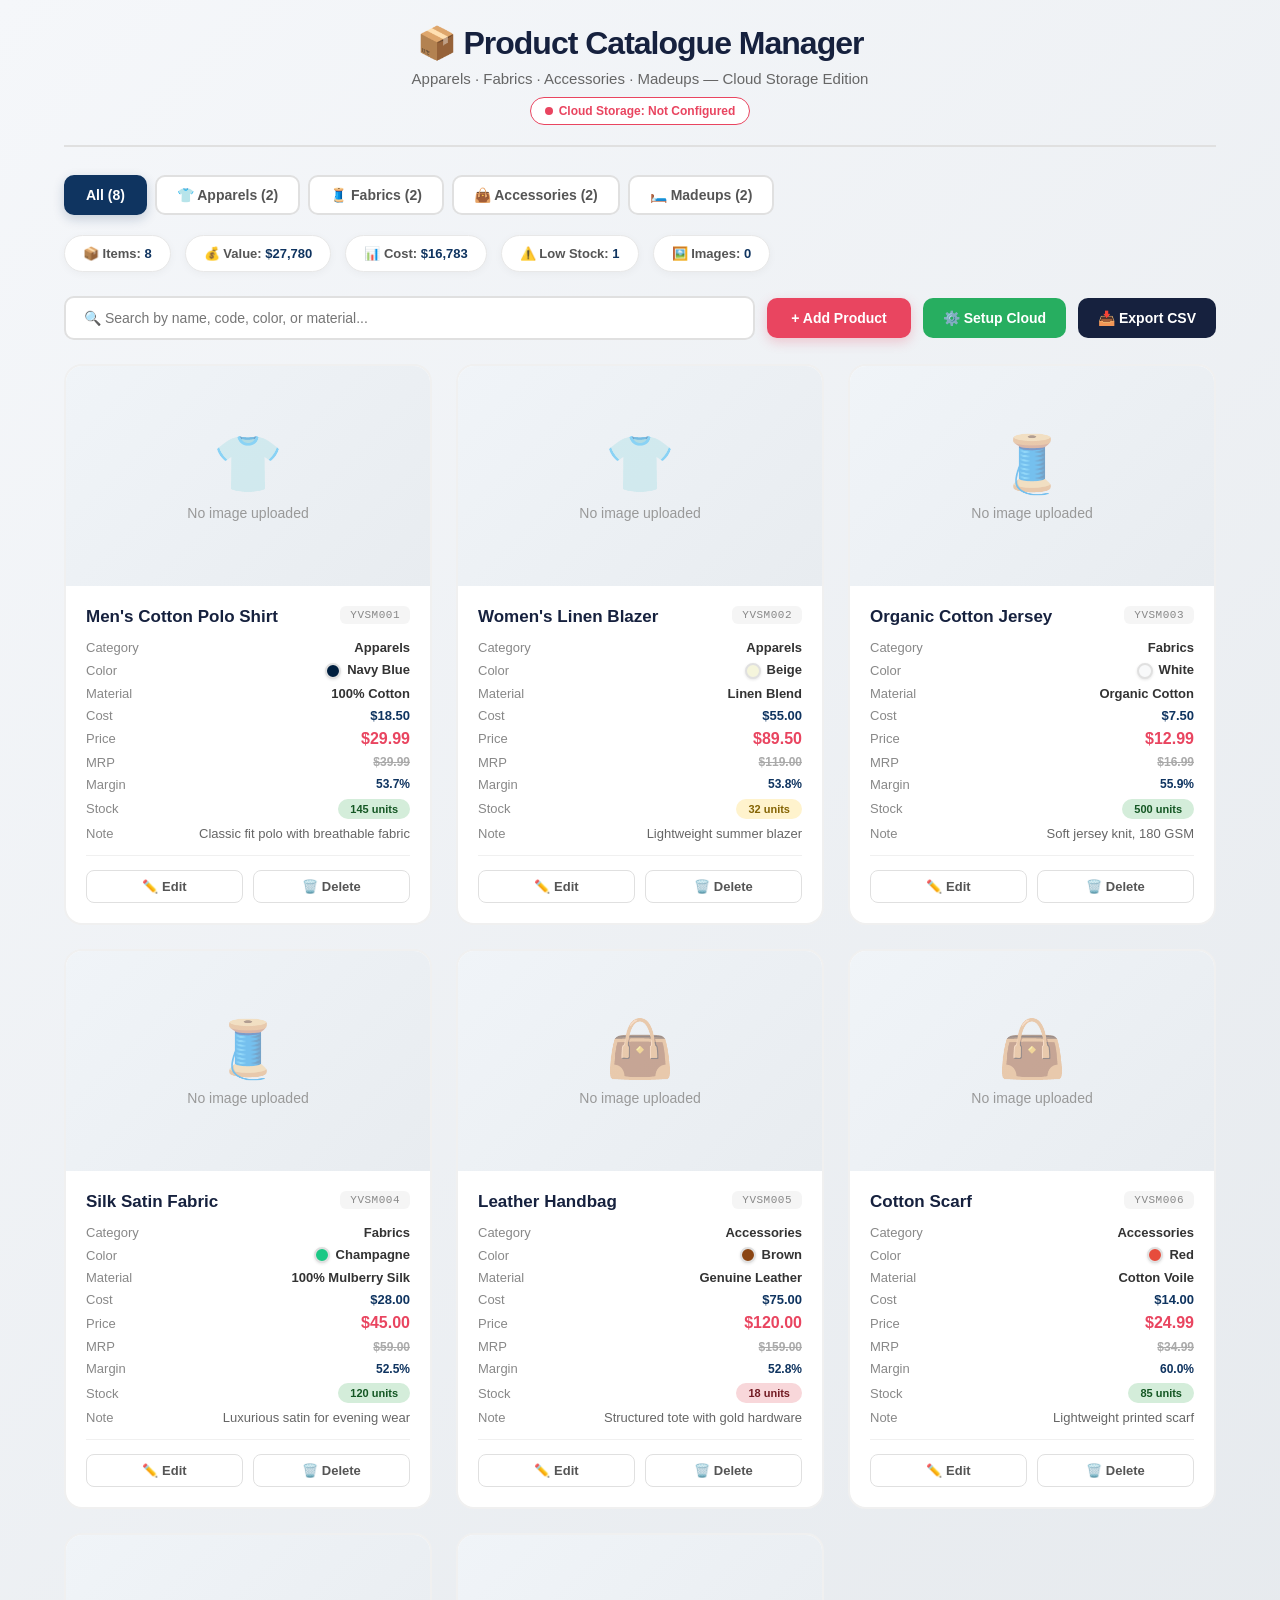
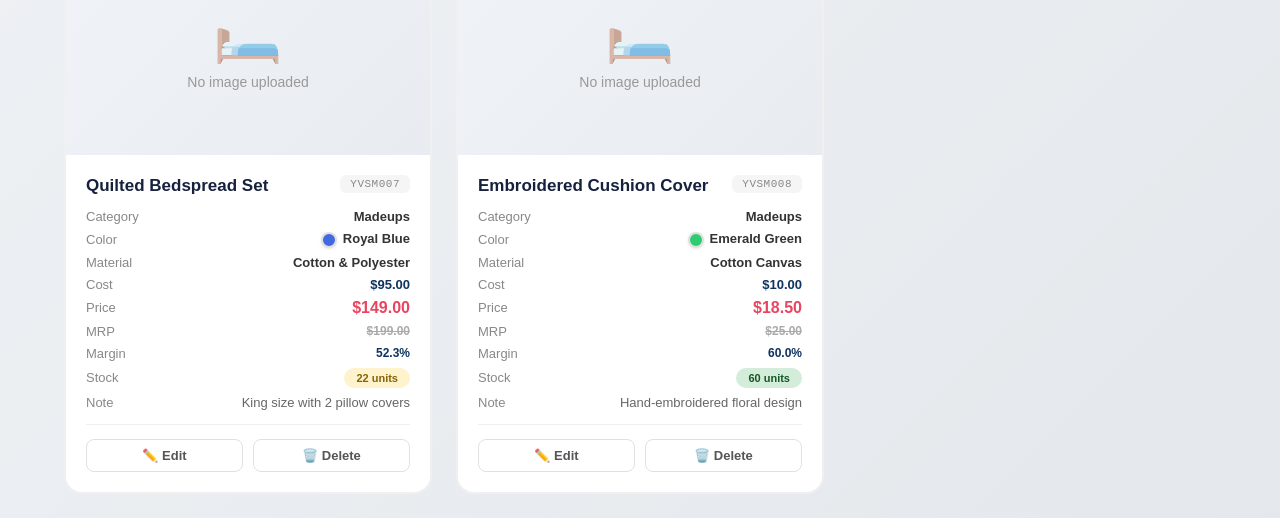
==== index.html @ e95bce56 "Initial publish" ====
<!DOCTYPE html>
<html lang="en">
<head>
<meta charset="UTF-8">
<meta name="viewport" content="width=device-width, initial-scale=1.0">
<title>Product Catalogue Manager - Cloud Edition</title>
<style>
  * { box-sizing: border-box; }
  body {
    margin: 0; padding: 0;
    font-family: 'Inter', -apple-system, BlinkMacSystemFont, 'Segoe UI', Roboto, sans-serif;
    background: linear-gradient(135deg, #f5f7fa 0%, #e4e8ec 100%);
    min-height: 100vh;
    color: #1a1a2e;
  }
  .catalogue-container { max-width: 1200px; margin: 0 auto; padding: 24px; }
  .header { text-align: center; margin-bottom: 28px; padding-bottom: 20px; border-bottom: 2px solid #e0e0e0; }
  .header h1 { font-size: 32px; font-weight: 800; color: #16213e; margin: 0 0 8px 0; letter-spacing: -1px; }
  .header p { color: #666; margin: 0; font-size: 15px; }
  .cloud-status { display: inline-flex; align-items: center; gap: 6px; background: #fff; padding: 6px 14px; border-radius: 20px; font-size: 12px; font-weight: 600; margin-top: 10px; border: 1.5px solid #e0e0e0; }
  .cloud-status.connected { border-color: #2ecc71; color: #27ae60; }
  .cloud-status.disconnected { border-color: #e94560; color: #e94560; }
  .cloud-status .dot { width: 8px; height: 8px; border-radius: 50%; display: inline-block; }
  .cloud-status.connected .dot { background: #2ecc71; }
  .cloud-status.disconnected .dot { background: #e94560; }

  .tabs { display: flex; gap: 8px; margin-bottom: 20px; flex-wrap: wrap; }
  .tab-btn { padding: 10px 20px; border: 2px solid #e0e0e0; background: #fff; border-radius: 10px; cursor: pointer; font-weight: 600; font-size: 14px; transition: all 0.2s; color: #555; }
  .tab-btn:hover { border-color: #0f3460; color: #0f3460; transform: translateY(-1px); }
  .tab-btn.active { background: #0f3460; color: #fff; border-color: #0f3460; box-shadow: 0 4px 12px rgba(15, 52, 96, 0.2); }

  .controls { display: flex; gap: 12px; margin-bottom: 24px; align-items: center; flex-wrap: wrap; }
  .search-box { flex: 1; min-width: 220px; padding: 12px 18px; border: 2px solid #e0e0e0; border-radius: 10px; font-size: 14px; outline: none; transition: all 0.2s; background: #fff; }
  .search-box:focus { border-color: #0f3460; box-shadow: 0 0 0 3px rgba(15, 52, 96, 0.1); }
  .add-btn { padding: 12px 24px; background: #e94560; color: #fff; border: none; border-radius: 10px; font-weight: 700; cursor: pointer; transition: all 0.2s; white-space: nowrap; font-size: 14px; box-shadow: 0 4px 12px rgba(233, 69, 96, 0.25); }
  .add-btn:hover { background: #d13650; transform: translateY(-2px); box-shadow: 0 6px 16px rgba(233, 69, 96, 0.35); }
  .export-btn { padding: 12px 20px; background: #16213e; color: #fff; border: none; border-radius: 10px; font-weight: 700; cursor: pointer; transition: all 0.2s; font-size: 14px; white-space: nowrap; }
  .export-btn:hover { background: #0f3460; transform: translateY(-2px); }
  .sync-btn { padding: 12px 20px; background: #27ae60; color: #fff; border: none; border-radius: 10px; font-weight: 700; cursor: pointer; transition: all 0.2s; font-size: 14px; white-space: nowrap; }
  .sync-btn:hover { background: #219a52; transform: translateY(-2px); }
  .sync-btn:disabled { background: #95a5a6; cursor: not-allowed; transform: none; }

  .items-grid { display: grid; grid-template-columns: repeat(auto-fill, minmax(300px, 1fr)); gap: 24px; }
  .item-card { background: #fff; border: 2px solid #f0f0f0; border-radius: 18px; overflow: hidden; transition: all 0.25s; position: relative; }
  .item-card:hover { border-color: #0f3460; box-shadow: 0 12px 32px rgba(15, 52, 96, 0.12); transform: translateY(-4px); }
  .item-image { width: 100%; height: 220px; object-fit: cover; background: linear-gradient(135deg, #f0f4f8 0%, #e8ecf0 100%); display: flex; align-items: center; justify-content: center; position: relative; cursor: pointer; }
  .item-image img { width: 100%; height: 100%; object-fit: cover; transition: transform 0.3s; }
  .item-image:hover img { transform: scale(1.05); }
  .item-image .img-placeholder { font-size: 14px; color: #999; text-align: center; padding: 20px; }
  .item-image .img-placeholder .icon { font-size: 56px; display: block; margin-bottom: 8px; opacity: 0.5; }
  .item-image .img-count { position: absolute; top: 12px; right: 12px; background: rgba(0,0,0,0.65); color: #fff; padding: 5px 12px; border-radius: 20px; font-size: 12px; font-weight: 600; backdrop-filter: blur(4px); }
  .item-image .cloud-badge { position: absolute; top: 12px; left: 12px; background: rgba(39, 174, 96, 0.85); color: #fff; padding: 4px 10px; border-radius: 12px; font-size: 11px; font-weight: 700; backdrop-filter: blur(4px); }
  .item-image .cloud-badge.local { background: rgba(149, 165, 166, 0.85); }
  .item-body { padding: 20px; }
  .item-header { display: flex; justify-content: space-between; align-items: flex-start; margin-bottom: 12px; }
  .item-name { font-weight: 700; font-size: 17px; color: #16213e; margin: 0; line-height: 1.3; flex: 1; padding-right: 8px; }
  .item-code { font-size: 11px; color: #888; background: #f5f5f5; padding: 3px 10px; border-radius: 6px; font-family: 'SF Mono', monospace; white-space: nowrap; letter-spacing: 0.5px; }
  .item-details { display: flex; flex-direction: column; gap: 7px; }
  .detail-row { display: flex; justify-content: space-between; font-size: 13px; align-items: center; }
  .detail-label { color: #888; font-weight: 500; }
  .detail-value { font-weight: 600; color: #333; }
  .price-tag { color: #e94560; font-weight: 700; font-size: 16px; }
  .cost-tag { color: #0f3460; font-weight: 600; font-size: 13px; }
  .mrp-tag { color: #aaa; font-size: 12px; text-decoration: line-through; }
  .color-dot { display: inline-block; width: 16px; height: 16px; border-radius: 50%; border: 2px solid #e0e0e0; vertical-align: middle; margin-right: 6px; box-shadow: 0 1px 3px rgba(0,0,0,0.1); }
  .stock-badge { display: inline-block; padding: 4px 12px; border-radius: 14px; font-size: 11px; font-weight: 700; }
  .stock-high { background: #d4edda; color: #155724; }
  .stock-med { background: #fff3cd; color: #856404; }
  .stock-low { background: #f8d7da; color: #721c24; }
  .item-actions { display: flex; gap: 10px; margin-top: 14px; padding-top: 14px; border-top: 1px solid #f0f0f0; }
  .action-btn { flex: 1; padding: 8px 0; border: 1.5px solid #e0e0e0; background: #fff; border-radius: 8px; font-size: 13px; cursor: pointer; transition: all 0.2s; font-weight: 600; color: #555; }
  .action-btn:hover { background: #f8f9fa; border-color: #0f3460; color: #0f3460; transform: translateY(-1px); }
  .action-btn.delete:hover { border-color: #e94560; color: #e94560; background: #fff5f5; }

  /* MODAL STYLES - FIXED */
  .modal-overlay {
    position: fixed;
    top: 0; left: 0; right: 0; bottom: 0;
    background: rgba(0,0,0,0.55);
    display: none;
    justify-content: center;
    align-items: center;
    z-index: 100;
    padding: 20px;
    overflow-y: auto;
    backdrop-filter: blur(4px);
  }
  .modal-overlay.active {
    display: flex !important;
  }
  .modal {
    background: #fff;
    border-radius: 20px;
    padding: 32px;
    width: 100%;
    max-width: 540px;
    box-shadow: 0 24px 80px rgba(0,0,0,0.25);
    max-height: 92vh;
    overflow-y: auto;
    animation: modalIn 0.3s ease;
    position: relative;
  }
  @keyframes modalIn { from { opacity: 0; transform: translateY(20px) scale(0.98); } to { opacity: 1; transform: translateY(0) scale(1); } }
  .modal h2 { margin: 0 0 24px 0; font-size: 22px; color: #16213e; font-weight: 700; }
  .form-group { margin-bottom: 16px; }
  .form-group label { display: block; font-size: 13px; font-weight: 700; color: #555; margin-bottom: 6px; }
  .form-group input, .form-group select, .form-group textarea {
    width: 100%; padding: 12px 14px; border: 2px solid #e8e8e8; border-radius: 10px;
    font-size: 14px; outline: none; box-sizing: border-box; font-family: inherit;
    transition: all 0.2s; background: #fafafa;
  }
  .form-group textarea { resize: vertical; min-height: 70px; }
  .form-group input:focus, .form-group select:focus, .form-group textarea:focus {
    border-color: #0f3460; background: #fff; box-shadow: 0 0 0 3px rgba(15, 52, 96, 0.08);
  }
  .form-row { display: grid; grid-template-columns: 1fr 1fr; gap: 14px; }
  .form-row-3 { display: grid; grid-template-columns: 1fr 1fr 1fr; gap: 14px; }

  .image-upload-area { border: 2px dashed #ccc; border-radius: 14px; padding: 28px; text-align: center; cursor: pointer; transition: all 0.2s; background: #fafafa; }
  .image-upload-area:hover { border-color: #0f3460; background: #f0f4f8; }
  .image-upload-area .upload-icon { font-size: 40px; margin-bottom: 10px; }
  .image-upload-area p { margin: 0; color: #666; font-size: 13px; line-height: 1.5; }
  .image-upload-area input[type="file"] { display: none; }
  .image-preview-grid { display: grid; grid-template-columns: repeat(3, 1fr); gap: 10px; margin-top: 14px; }
  .image-preview-item { position: relative; aspect-ratio: 1; border-radius: 10px; overflow: hidden; border: 2px solid #e0e0e0; background: #f5f5f5; }
  .image-preview-item img { width: 100%; height: 100%; object-fit: cover; }
  .image-preview-item .img-name { position: absolute; bottom: 0; left: 0; right: 0; background: rgba(0,0,0,0.75); color: #fff; font-size: 10px; padding: 4px 8px; text-align: center; white-space: nowrap; overflow: hidden; text-overflow: ellipsis; font-family: 'SF Mono', monospace; }
  .image-preview-item .remove-img { position: absolute; top: 6px; right: 6px; width: 24px; height: 24px; background: rgba(233, 69, 96, 0.9); color: #fff; border: none; border-radius: 50%; cursor: pointer; font-size: 14px; display: flex; align-items: center; justify-content: center; line-height: 1; transition: all 0.15s; }
  .image-preview-item .remove-img:hover { background: #d13650; transform: scale(1.1); }
  .image-preview-item .upload-progress { position: absolute; bottom: 0; left: 0; height: 4px; background: #27ae60; transition: width 0.3s; }
  .image-preview-item .upload-progress.error { background: #e94560; }

  .modal-actions { display: flex; gap: 12px; margin-top: 24px; }
  .modal-actions button { flex: 1; padding: 14px; border-radius: 10px; border: none; font-weight: 700; cursor: pointer; font-size: 14px; transition: all 0.2s; }
  .btn-save { background: #0f3460; color: #fff; box-shadow: 0 4px 12px rgba(15, 52, 96, 0.25); }
  .btn-save:hover { background: #1a4a7a; transform: translateY(-2px); box-shadow: 0 6px 16px rgba(15, 52, 96, 0.35); }
  .btn-cancel { background: #f0f0f0; color: #555; }
  .btn-cancel:hover { background: #e0e0e0; transform: translateY(-2px); }

  .empty-state { text-align: center; padding: 80px 20px; color: #888; }
  .empty-state .big-icon { font-size: 64px; margin-bottom: 20px; opacity: 0.3; }
  .empty-state h3 { margin: 0 0 8px 0; font-size: 20px; color: #555; }
  .empty-state p { margin: 0; font-size: 14px; }

  .stats-bar { display: flex; gap: 14px; margin-bottom: 24px; flex-wrap: wrap; }
  .stat-pill { background: #fff; padding: 10px 18px; border-radius: 24px; font-size: 13px; font-weight: 600; color: #555; border: 1.5px solid #e8e8e8; box-shadow: 0 2px 8px rgba(0,0,0,0.04); transition: all 0.2s; }
  .stat-pill:hover { border-color: #0f3460; transform: translateY(-1px); }
  .stat-pill strong { color: #0f3460; }

  .lightbox-overlay { position: fixed; top: 0; left: 0; right: 0; bottom: 0; background: rgba(0,0,0,0.88); display: none; justify-content: center; align-items: center; z-index: 200; padding: 40px; backdrop-filter: blur(8px); }
  .lightbox-overlay.active { display: flex !important; }
  .lightbox-img { max-width: 88%; max-height: 82vh; border-radius: 12px; box-shadow: 0 24px 80px rgba(0,0,0,0.5); animation: imgIn 0.25s ease; }
  @keyframes imgIn { from { opacity: 0; transform: scale(0.95); } to { opacity: 1; transform: scale(1); } }
  .lightbox-close { position: absolute; top: 20px; right: 30px; color: #fff; font-size: 40px; cursor: pointer; background: none; border: none; line-height: 1; opacity: 0.8; transition: opacity 0.2s; }
  .lightbox-close:hover { opacity: 1; }
  .lightbox-nav { position: absolute; top: 50%; transform: translateY(-50%); background: rgba(255,255,255,0.15); color: #fff; border: none; width: 52px; height: 52px; border-radius: 50%; font-size: 22px; cursor: pointer; display: flex; align-items: center; justify-content: center; transition: all 0.2s; backdrop-filter: blur(4px); }
  .lightbox-nav:hover { background: rgba(255,255,255,0.3); transform: translateY(-50%) scale(1.08); }
  .lightbox-prev { left: 24px; }
  .lightbox-next { right: 24px; }
  .lightbox-counter { position: absolute; bottom: 24px; left: 50%; transform: translateX(-50%); color: #fff; font-size: 14px; background: rgba(0,0,0,0.5); padding: 8px 20px; border-radius: 20px; font-weight: 600; }
  .lightbox-filename { position: absolute; top: 24px; left: 50%; transform: translateX(-50%); color: #fff; font-size: 13px; background: rgba(0,0,0,0.5); padding: 8px 20px; border-radius: 10px; font-family: 'SF Mono', monospace; letter-spacing: 0.5px; }

  .toast { position: fixed; bottom: 24px; right: 24px; background: #16213e; color: #fff; padding: 14px 24px; border-radius: 12px; font-weight: 600; font-size: 14px; z-index: 300; transform: translateY(100px); opacity: 0; transition: all 0.3s ease; box-shadow: 0 8px 24px rgba(0,0,0,0.2); }
  .toast.active { transform: translateY(0); opacity: 1; }
  .toast.error { background: #e94560; }
  .toast.success { background: #27ae60; }

  /* Inline config panel */
  .inline-config {
    background: #fff;
    border: 2px solid #e0e0e0;
    border-radius: 16px;
    padding: 24px;
    margin-bottom: 24px;
    display: none;
  }
  .inline-config.active { display: block; }
  .inline-config h3 { margin: 0 0 16px 0; font-size: 18px; color: #16213e; }
  .inline-config .form-row { margin-bottom: 14px; }
  .inline-config input { width: 100%; padding: 12px 14px; border: 2px solid #e8e8e8; border-radius: 10px; font-size: 14px; }
  .inline-config input:focus { border-color: #0f3460; outline: none; }
  .inline-config .btn-group { display: flex; gap: 10px; margin-top: 16px; }
  .inline-config .btn-group button { flex: 1; padding: 12px; border-radius: 10px; border: none; font-weight: 700; cursor: pointer; font-size: 14px; }
  .inline-config .btn-primary { background: #0f3460; color: #fff; }
  .inline-config .btn-secondary { background: #f0f0f0; color: #555; }

  @media (max-width: 768px) {
    .items-grid { grid-template-columns: 1fr; }
    .form-row, .form-row-3 { grid-template-columns: 1fr; }
    .header h1 { font-size: 24px; }
    .controls { flex-direction: column; align-items: stretch; }
    .search-box { width: 100%; }
  }
</style>
</head>
<body>

<div class="catalogue-container">
  <div class="header">
    <h1>📦 Product Catalogue Manager</h1>
    <p>Apparels · Fabrics · Accessories · Madeups — Cloud Storage Edition</p>
    <div class="cloud-status disconnected" id="cloudStatus">
      <span class="dot"></span>
      <span id="cloudStatusText">Cloud Storage: Not Configured</span>
    </div>
  </div>

  <!-- INLINE CONFIG PANEL -->
  <div class="inline-config" id="inlineConfig">
    <h3>☁️ Cloud Storage Setup</h3>
    <p style="color:#666;font-size:13px;margin-bottom:16px;">Paste your Supabase credentials below. Get them from <a href="https://supabase.com" target="_blank">supabase.com</a> → Project Settings → API.</p>
    <div class="form-row">
      <div class="form-group">
        <label>Supabase URL</label>
        <input type="text" id="inlineUrl" placeholder="https://yourproject.supabase.co">
      </div>
    </div>
    <div class="form-row">
      <div class="form-group">
        <label>Supabase Anon Key</label>
        <input type="text" id="inlineKey" placeholder="eyJhbGciOiJIUzI1NiIs...">
      </div>
    </div>
    <div class="form-row">
      <div class="form-group">
        <label>Bucket Name</label>
        <input type="text" id="inlineBucket" value="catalogue-images" placeholder="catalogue-images">
      </div>
    </div>
    <div class="btn-group">
      <button class="btn-secondary" onclick="hideInlineConfig()">Cancel</button>
      <button class="btn-primary" onclick="saveInlineConfig()">💾 Save & Connect</button>
    </div>
  </div>

  <div class="tabs" id="categoryTabs"></div>

  <div class="stats-bar" id="statsBar"></div>

  <div class="controls">
    <input type="text" class="search-box" id="searchBox" placeholder="🔍 Search by name, code, color, or material...">
    <button class="add-btn" id="addBtn">+ Add Product</button>
    <button class="sync-btn" id="syncBtn">⚙️ Setup Cloud</button>
    <button class="export-btn" id="exportBtn">📥 Export CSV</button>
  </div>

  <div class="items-grid" id="itemsGrid"></div>

  <div class="empty-state" id="emptyState" style="display:none;">
    <div class="big-icon">📦</div>
    <h3>No items found</h3>
    <p>Try adjusting your search or add a new product.</p>
  </div>
</div>

<!-- Product Modal -->
<div class="modal-overlay" id="modalOverlay">
  <div class="modal">
    <h2 id="modalTitle">Add Product</h2>
    <form id="productForm">
      <div class="form-group">
        <label>Product Name</label>
        <input type="text" id="pName" required placeholder="e.g., Cotton T-Shirt">
      </div>
      <div class="form-row">
        <div class="form-group">
          <label>Category</label>
          <select id="pCategory">
            <option value="Apparels">Apparels</option>
            <option value="Fabrics">Fabrics</option>
            <option value="Accessories">Accessories</option>
            <option value="Madeups">Madeups</option>
          </select>
        </div>
        <div class="form-group">
          <label>Code / SKU</label>
          <input type="text" id="pCode" required placeholder="e.g., YVSM001">
        </div>
      </div>
      <div class="form-row-3">
        <div class="form-group">
          <label>Cost Price ($)</label>
          <input type="number" id="pCostPrice" step="0.01" min="0" required placeholder="0.00">
        </div>
        <div class="form-group">
          <label>Selling Price ($)</label>
          <input type="number" id="pPrice" step="0.01" min="0" required placeholder="0.00">
        </div>
        <div class="form-group">
          <label>MRP ($)</label>
          <input type="number" id="pMRP" step="0.01" min="0" required placeholder="0.00">
        </div>
      </div>
      <div class="form-row">
        <div class="form-group">
          <label>Color</label>
          <input type="text" id="pColor" placeholder="e.g., Navy Blue, Red">
        </div>
        <div class="form-group">
          <label>Stock Qty</label>
          <input type="number" id="pStock" min="0" required placeholder="0">
        </div>
      </div>
      <div class="form-group">
        <label>Material / Composition</label>
        <input type="text" id="pMaterial" placeholder="e.g., 100% Cotton">
      </div>
      <div class="form-group">
        <label>Description</label>
        <textarea id="pDesc" placeholder="Brief product description..."></textarea>
      </div>
      <div class="form-group">
        <label>Product Images (uploads to cloud when configured)</label>
        <div class="image-upload-area" id="imageUploadArea">
          <div class="upload-icon">📷</div>
          <p>Click or drag images here<br><small>Main: SKU | Others: SKU_A, SKU_B, SKU_C...</small></p>
          <input type="file" id="pImages" accept="image/*" multiple>
        </div>
        <div class="image-preview-grid" id="imagePreviewGrid"></div>
      </div>
      <div class="modal-actions">
        <button type="button" class="btn-cancel" id="cancelBtn">Cancel</button>
        <button type="submit" class="btn-save">Save Product</button>
      </div>
    </form>
  </div>
</div>

<!-- Lightbox -->
<div class="lightbox-overlay" id="lightboxOverlay">
  <button class="lightbox-close" id="lightboxClose">&times;</button>
  <div class="lightbox-filename" id="lightboxFilename"></div>
  <button class="lightbox-nav lightbox-prev" id="lightboxPrev">&#10094;</button>
  <img class="lightbox-img" id="lightboxImg" src="" alt="">
  <button class="lightbox-nav lightbox-next" id="lightboxNext">&#10095;</button>
  <div class="lightbox-counter" id="lightboxCounter"></div>
</div>

<!-- Toast -->
<div class="toast" id="toast"></div>

<script>
// ===================== CONFIGURATION =====================
const APP_VERSION = 'cloud-v2';
const STORAGE_KEY = 'catalogueItemsCloud_v2';
const CLOUD_CONFIG_KEY = 'catalogueCloudConfig';

const categories = ['Apparels', 'Fabrics', 'Accessories', 'Madeups'];
const categoryIcons = { 'Apparels': '👕', 'Fabrics': '🧵', 'Accessories': '👜', 'Madeups': '🛏️' };

const colorMap = {
  'red': '#e74c3c', 'crimson': '#dc143c', 'maroon': '#800000',
  'blue': '#3498db', 'navy': '#001f3f', 'sky': '#87ceeb', 'royal': '#4169e1',
  'green': '#2ecc71', 'lime': '#32cd32', 'forest': '#228b22', 'olive': '#808000',
  'yellow': '#f1c40f', 'gold': '#ffd700', 'orange': '#f39c12', 'amber': '#ffbf00',
  'purple': '#9b59b6', 'violet': '#8a2be2', 'pink': '#ff69b4', 'magenta': '#ff00ff',
  'black': '#1a1a1a', 'white': '#f8f9fa', 'gray': '#7f8c8d', 'grey': '#7f8c8d',
  'silver': '#c0c0c0', 'brown': '#8b4513', 'beige': '#f5f5dc', 'cream': '#fffdd0',
  'navy blue': '#001f3f', 'royal blue': '#4169e1', 'sky blue': '#87ceeb',
  'dark blue': '#00008b', 'light blue': '#add8e6',
  'dark green': '#006400', 'light green': '#90ee90',
  'dark red': '#8b0000', 'light pink': '#ffb6c1',
  'dark gray': '#555555', 'light gray': '#d3d3d3',
  'charcoal': '#36454f', 'teal': '#008080', 'coral': '#ff7f50',
  'turquoise': '#40e0d0', 'indigo': '#4b0082', 'peach': '#ffdab9',
  'lavender': '#e6e6fa', 'mint': '#98ff98', 'salmon': '#fa8072',
  'khaki': '#f0e68c', 'plum': '#dda0dd', 'orchid': '#da70d6',
  'slate': '#708090', 'rust': '#b7410e', 'mustard': '#ffdb58',
  'burgundy': '#800020', 'emerald': '#50c878', 'sapphire': '#0f52ba',
  'ruby': '#e0115f', 'pearl': '#eae0c8', 'ivory': '#fffff0',
  'chocolate': '#d2691e', 'tan': '#d2b48c', 'wheat': '#f5deb3'
};

// ===================== STATE =====================
let items = [];
let currentCategory = 'All';
let editingId = null;
let tempImages = [];
let lightboxImages = [];
let lightboxIndex = 0;
let cloudConfig = null;

// ===================== CLOUD STORAGE API =====================
const CloudStorage = {
  isConfigured() { return !!cloudConfig; },

  async uploadImage(file, filename) {
    if (!this.isConfigured()) throw new Error('Cloud not configured');
    const { url, key, bucket } = cloudConfig;
    const path = `${filename}`;
    const uploadUrl = `${url}/storage/v1/object/${bucket}/${path}`;
    const response = await fetch(uploadUrl, {
      method: 'POST',
      headers: {
        'Authorization': `Bearer ${key}`,
        'Content-Type': file.type || 'image/jpeg',
        'x-upsert': 'true'
      },
      body: file
    });
    if (!response.ok) {
      const error = await response.json().catch(() => ({}));
      throw new Error(error.message || `Upload failed: ${response.status}`);
    }
    return `${url}/storage/v1/object/public/${bucket}/${path}`;
  },

  async deleteImage(filename) {
    if (!this.isConfigured()) return;
    const { url, key, bucket } = cloudConfig;
    const deleteUrl = `${url}/storage/v1/object/${bucket}/${filename}`;
    await fetch(deleteUrl, {
      method: 'DELETE',
      headers: { 'Authorization': `Bearer ${key}` }
    });
  },

  getPublicUrl(filename) {
    if (!this.isConfigured()) return null;
    const { url, bucket } = cloudConfig;
    return `${url}/storage/v1/object/public/${bucket}/${filename}`;
  }
};

// ===================== DATA PERSISTENCE =====================
function loadItems() {
  try {
    const saved = localStorage.getItem(STORAGE_KEY);
    if (saved) {
      items = JSON.parse(saved);
    } else {
      items = [
        { id: 1, name: "Men's Cotton Polo Shirt", category: "Apparels", code: "YVSM001", costPrice: 18.50, price: 29.99, mrp: 39.99, color: "Navy Blue", stock: 145, material: "100% Cotton", desc: "Classic fit polo with breathable fabric", images: [], cloudSynced: false },
        { id: 2, name: "Women's Linen Blazer", category: "Apparels", code: "YVSM002", costPrice: 55.00, price: 89.50, mrp: 119.00, color: "Beige", stock: 32, material: "Linen Blend", desc: "Lightweight summer blazer", images: [], cloudSynced: false },
        { id: 3, name: "Organic Cotton Jersey", category: "Fabrics", code: "YVSM003", costPrice: 7.50, price: 12.99, mrp: 16.99, color: "White", stock: 500, material: "Organic Cotton", desc: "Soft jersey knit, 180 GSM", images: [], cloudSynced: false },
        { id: 4, name: "Silk Satin Fabric", category: "Fabrics", code: "YVSM004", costPrice: 28.00, price: 45.00, mrp: 59.00, color: "Champagne", stock: 120, material: "100% Mulberry Silk", desc: "Luxurious satin for evening wear", images: [], cloudSynced: false },
        { id: 5, name: "Leather Handbag", category: "Accessories", code: "YVSM005", costPrice: 75.00, price: 120.00, mrp: 159.00, color: "Brown", stock: 18, material: "Genuine Leather", desc: "Structured tote with gold hardware", images: [], cloudSynced: false },
        { id: 6, name: "Cotton Scarf", category: "Accessories", code: "YVSM006", costPrice: 14.00, price: 24.99, mrp: 34.99, color: "Red", stock: 85, material: "Cotton Voile", desc: "Lightweight printed scarf", images: [], cloudSynced: false },
        { id: 7, name: "Quilted Bedspread Set", category: "Madeups", code: "YVSM007", costPrice: 95.00, price: 149.00, mrp: 199.00, color: "Royal Blue", stock: 22, material: "Cotton & Polyester", desc: "King size with 2 pillow covers", images: [], cloudSynced: false },
        { id: 8, name: "Embroidered Cushion Cover", category: "Madeups", code: "YVSM008", costPrice: 10.00, price: 18.50, mrp: 25.00, color: "Emerald Green", stock: 60, material: "Cotton Canvas", desc: "Hand-embroidered floral design", images: [], cloudSynced: false }
      ];
      saveItems();
    }
  } catch (e) {
    console.error('Failed to load items:', e);
    items = [];
  }
}

function saveItems() {
  localStorage.setItem(STORAGE_KEY, JSON.stringify(items));
}

function loadCloudConfig() {
  try {
    const saved = localStorage.getItem(CLOUD_CONFIG_KEY);
    if (saved) {
      cloudConfig = JSON.parse(saved);
      updateCloudStatus(true);
    }
  } catch (e) {
    console.error('Failed to load cloud config:', e);
  }
}

function saveCloudConfig() {
  localStorage.setItem(CLOUD_CONFIG_KEY, JSON.stringify(cloudConfig));
}

// ===================== UI HELPERS =====================
function showToast(msg, type = 'default') {
  const toast = document.getElementById('toast');
  toast.textContent = msg;
  toast.className = 'toast ' + type;
  // Force reflow
  void toast.offsetWidth;
  toast.classList.add('active');
  setTimeout(() => toast.classList.remove('active'), 3000);
}

function updateCloudStatus(connected) {
  const status = document.getElementById('cloudStatus');
  const text = document.getElementById('cloudStatusText');
  const syncBtn = document.getElementById('syncBtn');
  if (connected && cloudConfig) {
    status.className = 'cloud-status connected';
    text.textContent = `Cloud: ${cloudConfig.bucket} @ ${cloudConfig.url.split('//')[1].split('.')[0]}.supabase.co`;
    syncBtn.textContent = '☁️ Sync to Cloud';
  } else {
    status.className = 'cloud-status disconnected';
    text.textContent = 'Cloud Storage: Not Configured';
    syncBtn.textContent = '⚙️ Setup Cloud';
  }
}

function getColorHex(colorStr) {
  if (!colorStr) return null;
  const lower = colorStr.toLowerCase().trim();
  if (colorMap[lower]) return colorMap[lower];
  for (const [name, hex] of Object.entries(colorMap)) {
    if (lower.includes(name)) return hex;
  }
  let hash = 0;
  for (let i = 0; i < lower.length; i++) {
    hash = lower.charCodeAt(i) + ((hash << 5) - hash);
  }
  const r = (hash >> 0) & 0xFF;
  const g = (hash >> 8) & 0xFF;
  const b = (hash >> 16) & 0xFF;
  return `rgb(${r},${g},${b})`;
}

function generateImageNames(sku, count) {
  const names = [];
  if (count === 1) { names.push(sku); }
  else if (count === 2) { names.push(sku); names.push(sku + '_A'); }
  else {
    names.push(sku);
    const suffixes = 'ABCDEFGHIJKLMNOPQRSTUVWXYZ';
    for (let i = 1; i < count; i++) { names.push(sku + '_' + suffixes[i - 1]); }
  }
  return names;
}

// ===================== INLINE CONFIG =====================
function showInlineConfig() {
  if (cloudConfig) {
    if (confirm('Cloud is already configured. Disconnect?')) {
      cloudConfig = null;
      localStorage.removeItem(CLOUD_CONFIG_KEY);
      updateCloudStatus(false);
      showToast('Cloud storage disconnected', 'success');
      renderStats();
      renderItems();
    }
    return;
  }
  document.getElementById('inlineConfig').classList.add('active');
}

function hideInlineConfig() {
  document.getElementById('inlineConfig').classList.remove('active');
}

function saveInlineConfig() {
  const url = document.getElementById('inlineUrl').value.trim();
  const key = document.getElementById('inlineKey').value.trim();
  const bucket = document.getElementById('inlineBucket').value.trim() || 'catalogue-images';

  if (!url || !key) {
    showToast('Please enter both URL and API key', 'error');
    return;
  }

  cloudConfig = { url, key, bucket, provider: 'supabase' };
  saveCloudConfig();
  hideInlineConfig();
  updateCloudStatus(true);
  showToast('Cloud storage connected!', 'success');
  renderStats();

  // Test connection
  testCloudConnection();
}

async function testCloudConnection() {
  try {
    const { url, key } = cloudConfig;
    const response = await fetch(`${url}/storage/v1/bucket`, {
      headers: { 'Authorization': `Bearer ${key}`, 'Content-Type': 'application/json' }
    });
    if (response.ok) {
      showToast('Cloud connection verified!', 'success');
    } else {
      showToast('Connection warning: Check your API key permissions', 'error');
    }
  } catch (e) {
    showToast('Could not verify connection. Check URL and internet.', 'error');
  }
}

// ===================== RENDERING =====================
function renderTabs() {
  const tabsContainer = document.getElementById('categoryTabs');
  tabsContainer.innerHTML = `
    <button class="tab-btn ${currentCategory === 'All' ? 'active' : ''}" data-cat="All">All (${items.length})</button>
    ${categories.map(cat => {
      const count = items.filter(i => i.category === cat).length;
      return `<button class="tab-btn ${currentCategory === cat ? 'active' : ''}" data-cat="${cat}">${categoryIcons[cat]} ${cat} (${count})</button>`;
    }).join('')}
  `;
  tabsContainer.querySelectorAll('.tab-btn').forEach(btn => {
    btn.addEventListener('click', () => {
      currentCategory = btn.dataset.cat;
      renderTabs();
      renderItems();
    });
  });
}

function renderStats() {
  const statsBar = document.getElementById('statsBar');
  const totalValue = items.reduce((sum, i) => sum + (i.price * i.stock), 0);
  const totalCost = items.reduce((sum, i) => sum + ((i.costPrice || 0) * i.stock), 0);
  const lowStock = items.filter(i => i.stock < 20).length;
  const totalImages = items.reduce((sum, i) => sum + (i.images?.length || 0), 0);
  const cloudItems = items.filter(i => i.cloudSynced).length;
  statsBar.innerHTML = `
    <div class="stat-pill">📦 Items: <strong>${items.length}</strong></div>
    <div class="stat-pill">💰 Value: <strong>$${totalValue.toLocaleString(undefined, {maximumFractionDigits: 0})}</strong></div>
    <div class="stat-pill">📊 Cost: <strong>$${totalCost.toLocaleString(undefined, {maximumFractionDigits: 0})}</strong></div>
    <div class="stat-pill">⚠️ Low Stock: <strong>${lowStock}</strong></div>
    <div class="stat-pill">🖼️ Images: <strong>${totalImages}</strong></div>
    ${cloudConfig ? `<div class="stat-pill">☁️ Cloud: <strong>${cloudItems}/${items.length}</strong></div>` : ''}
  `;
}

function getStockClass(stock) {
  if (stock >= 50) return 'stock-high';
  if (stock >= 20) return 'stock-med';
  return 'stock-low';
}

function renderImagePreviewGrid() {
  const grid = document.getElementById('imagePreviewGrid');
  if (tempImages.length === 0) { grid.innerHTML = ''; return; }
  grid.innerHTML = tempImages.map((img, idx) => `
    <div class="image-preview-item">
      <img src="${img.dataUrl}" alt="Preview">
      <div class="img-name">${img.filename}</div>
      ${img.status === 'uploading' ? `<div class="upload-progress" style="width:${img.progress || 0}%"></div>` : ''}
      ${img.status === 'error' ? `<div class="upload-progress error" style="width:100%"></div>` : ''}
      <button type="button" class="remove-img" data-idx="${idx}">&times;</button>
    </div>
  `).join('');

  grid.querySelectorAll('.remove-img').forEach(btn => {
    btn.addEventListener('click', (e) => {
      e.stopPropagation();
      const idx = parseInt(btn.dataset.idx);
      tempImages.splice(idx, 1);
      const sku = document.getElementById('pCode').value.trim();
      if (sku) {
        const names = generateImageNames(sku, tempImages.length);
        tempImages.forEach((img, i) => { img.filename = names[i]; });
      }
      renderImagePreviewGrid();
    });
  });
}

function renderItems() {
  const search = document.getElementById('searchBox').value.toLowerCase();
  const grid = document.getElementById('itemsGrid');
  const empty = document.getElementById('emptyState');

  let filtered = items.filter(item => {
    const matchesCat = currentCategory === 'All' || item.category === currentCategory;
    const matchesSearch = !search || 
      item.name.toLowerCase().includes(search) || 
      item.code.toLowerCase().includes(search) ||
      (item.color && item.color.toLowerCase().includes(search)) ||
      (item.material && item.material.toLowerCase().includes(search)) ||
      (item.desc && item.desc.toLowerCase().includes(search));
    return matchesCat && matchesSearch;
  });

  if (filtered.length === 0) {
    grid.style.display = 'none';
    empty.style.display = 'block';
    return;
  }

  grid.style.display = 'grid';
  empty.style.display = 'none';

  grid.innerHTML = filtered.map(item => {
    const imgs = item.images || [];
    const hasImages = imgs.length > 0;
    const firstImg = hasImages ? (imgs[0].cloudUrl || imgs[0].dataUrl || imgs[0]) : null;
    const colorHex = getColorHex(item.color);
    const marginPercent = item.mrp > 0 ? (((item.mrp - item.costPrice) / item.mrp) * 100).toFixed(1) : '0';
    const isCloud = item.cloudSynced && cloudConfig;

    return `
    <div class="item-card" data-id="${item.id}">
      <div class="item-image" ${hasImages ? `onclick="openLightbox(${item.id}, 0)"` : ''}>
        ${hasImages 
          ? `<img src="${firstImg}" alt="${item.name}" loading="lazy">` 
          : `<div class="img-placeholder"><span class="icon">${categoryIcons[item.category]}</span>No image uploaded</div>`
        }
        ${imgs.length > 1 ? `<span class="img-count">+${imgs.length - 1} more</span>` : ''}
        ${cloudConfig ? `<span class="cloud-badge ${isCloud ? '' : 'local'}">${isCloud ? '☁️ Cloud' : '📱 Local'}</span>` : ''}
      </div>
      <div class="item-body">
        <div class="item-header">
          <h3 class="item-name">${item.name}</h3>
          <span class="item-code">${item.code}</span>
        </div>
        <div class="item-details">
          <div class="detail-row"><span class="detail-label">Category</span><span class="detail-value">${item.category}</span></div>
          ${item.color ? `<div class="detail-row"><span class="detail-label">Color</span><span class="detail-value">${colorHex ? `<span class="color-dot" style="background:${colorHex}"></span>` : ''}${item.color}</span></div>` : ''}
          <div class="detail-row"><span class="detail-label">Material</span><span class="detail-value">${item.material || '-'}</span></div>
          <div class="detail-row"><span class="detail-label">Cost</span><span class="detail-value cost-tag">$${(item.costPrice || 0).toFixed(2)}</span></div>
          <div class="detail-row"><span class="detail-label">Price</span><span class="detail-value price-tag">$${item.price.toFixed(2)}</span></div>
          <div class="detail-row"><span class="detail-label">MRP</span><span class="detail-value mrp-tag">$${(item.mrp || 0).toFixed(2)}</span></div>
          <div class="detail-row"><span class="detail-label">Margin</span><span class="detail-value" style="color:#0f3460;font-size:12px;font-weight:700;">${marginPercent}%</span></div>
          <div class="detail-row"><span class="detail-label">Stock</span><span class="stock-badge ${getStockClass(item.stock)}">${item.stock} units</span></div>
          ${item.desc ? `<div class="detail-row"><span class="detail-label">Note</span><span class="detail-value" style="font-weight:400;color:#666;">${item.desc}</span></div>` : ''}
        </div>
        <div class="item-actions">
          <button class="action-btn" onclick="editItem(${item.id})">✏️ Edit</button>
          <button class="action-btn delete" onclick="deleteItem(${item.id})">🗑️ Delete</button>
        </div>
      </div>
    </div>
  `}).join('');
}

// ===================== LIGHTBOX =====================
function openLightbox(itemId, imgIndex) {
  const item = items.find(i => i.id === itemId);
  if (!item || !item.images || item.images.length === 0) return;
  lightboxImages = item.images.map(img => img.cloudUrl || img.dataUrl || img);
  lightboxIndex = imgIndex;
  updateLightbox();
  document.getElementById('lightboxOverlay').classList.add('active');
  document.body.style.overflow = 'hidden';
}

function updateLightbox() {
  document.getElementById('lightboxImg').src = lightboxImages[lightboxIndex];
  document.getElementById('lightboxCounter').textContent = `${lightboxIndex + 1} / ${lightboxImages.length}`;
  const item = items.find(i => i.images && i.images[lightboxIndex]);
  document.getElementById('lightboxFilename').textContent = item ? (item.images[lightboxIndex].filename || '') : '';
}

function closeLightbox() {
  document.getElementById('lightboxOverlay').classList.remove('active');
  document.body.style.overflow = '';
  lightboxImages = [];
  lightboxIndex = 0;
}

// ===================== MODAL =====================
function openModal(editItem = null) {
  const modal = document.getElementById('modalOverlay');
  const title = document.getElementById('modalTitle');
  const form = document.getElementById('productForm');

  if (editItem) {
    title.textContent = 'Edit Product';
    document.getElementById('pName').value = editItem.name;
    document.getElementById('pCategory').value = editItem.category;
    document.getElementById('pCode').value = editItem.code;
    document.getElementById('pCostPrice').value = editItem.costPrice || '';
    document.getElementById('pPrice').value = editItem.price;
    document.getElementById('pMRP').value = editItem.mrp || '';
    document.getElementById('pColor').value = editItem.color || '';
    document.getElementById('pStock').value = editItem.stock;
    document.getElementById('pMaterial').value = editItem.material || '';
    document.getElementById('pDesc').value = editItem.desc || '';
    const sku = editItem.code;
    const names = generateImageNames(sku, editItem.images?.length || 0);
    tempImages = editItem.images ? editItem.images.map((img, i) => ({
      file: null,
      dataUrl: img.cloudUrl || img.dataUrl || img,
      filename: img.filename || names[i] || sku,
      status: 'done',
      url: img.cloudUrl || null
    })) : [];
    editingId = editItem.id;
  } else {
    title.textContent = 'Add Product';
    form.reset();
    document.getElementById('pCategory').value = currentCategory === 'All' ? 'Apparels' : currentCategory;
    tempImages = [];
    editingId = null;
  }

  renderImagePreviewGrid();
  modal.classList.add('active');
  document.body.style.overflow = 'hidden';
}

function closeModal() {
  document.getElementById('modalOverlay').classList.remove('active');
  document.body.style.overflow = '';
  tempImages = [];
  editingId = null;
}

// ===================== CRUD OPERATIONS =====================
window.editItem = function(id) {
  const item = items.find(i => i.id === id);
  if (item) openModal(item);
};

window.deleteItem = function(id) {
  if (!confirm('Are you sure you want to delete this product?')) return;
  const item = items.find(i => i.id === id);
  if (item && item.images && cloudConfig) {
    item.images.forEach(img => {
      if (img.filename) CloudStorage.deleteImage(img.filename).catch(() => {});
    });
  }
  items = items.filter(i => i.id !== id);
  saveItems();
  renderTabs();
  renderStats();
  renderItems();
  showToast('Product deleted', 'success');
};

// ===================== IMAGE HANDLING =====================
const uploadArea = document.getElementById('imageUploadArea');
const fileInput = document.getElementById('pImages');

uploadArea.addEventListener('click', () => fileInput.click());
uploadArea.addEventListener('dragover', (e) => { e.preventDefault(); uploadArea.style.borderColor = '#0f3460'; uploadArea.style.background = '#f0f4f8'; });
uploadArea.addEventListener('dragleave', () => { uploadArea.style.borderColor = '#ccc'; uploadArea.style.background = '#fafafa'; });
uploadArea.addEventListener('drop', (e) => { e.preventDefault(); uploadArea.style.borderColor = '#ccc'; uploadArea.style.background = '#fafafa'; handleFiles(e.dataTransfer.files); });
fileInput.addEventListener('change', (e) => { handleFiles(e.target.files); fileInput.value = ''; });

function handleFiles(files) {
  const sku = document.getElementById('pCode').value.trim();
  const startIdx = tempImages.length;
  const newFiles = Array.from(files).filter(f => f.type.startsWith('image/'));
  const totalAfter = startIdx + newFiles.length;
  if (totalAfter > 6) { alert('Maximum 6 images allowed per product.'); return; }

  newFiles.forEach((file, idx) => {
    const reader = new FileReader();
    reader.onload = (e) => {
      let filename;
      if (sku) {
        if (startIdx === 0 && idx === 0) { filename = sku; }
        else {
          const suffix = 'ABCDEFGHIJKLMNOPQRSTUVWXYZ';
          const suffixIdx = startIdx + idx - (startIdx === 0 ? 1 : 0);
          filename = sku + '_' + suffix[suffixIdx >= 0 ? suffixIdx : 0];
        }
      } else { filename = file.name; }
      tempImages.push({ file: file, dataUrl: e.target.result, filename: filename, status: 'pending', progress: 0, url: null });
      renderImagePreviewGrid();
    };
    reader.readAsDataURL(file);
  });
}

document.getElementById('pCode').addEventListener('input', () => {
  const sku = document.getElementById('pCode').value.trim();
  if (sku && tempImages.length > 0) {
    const names = generateImageNames(sku, tempImages.length);
    tempImages.forEach((img, i) => { img.filename = names[i]; });
    renderImagePreviewGrid();
  }
});

// ===================== FORM SUBMISSION =====================
document.getElementById('productForm').addEventListener('submit', async (e) => {
  e.preventDefault();
  const sku = document.getElementById('pCode').value.trim();
  const submitBtn = e.target.querySelector('.btn-save');
  submitBtn.disabled = true;
  submitBtn.textContent = 'Saving...';

  const uploadedImages = [];
  if (cloudConfig) {
    for (let i = 0; i < tempImages.length; i++) {
      const img = tempImages[i];
      if (img.status === 'done' && img.url) {
        uploadedImages.push({ filename: img.filename, cloudUrl: img.url, dataUrl: img.dataUrl });
        continue;
      }
      if (!img.file) continue;
      img.status = 'uploading';
      img.progress = 30;
      renderImagePreviewGrid();
      try {
        const cloudUrl = await CloudStorage.uploadImage(img.file, img.filename);
        img.status = 'done'; img.progress = 100; img.url = cloudUrl;
        uploadedImages.push({ filename: img.filename, cloudUrl: cloudUrl, dataUrl: img.dataUrl });
        showToast(`Uploaded ${img.filename} to cloud`, 'success');
      } catch (err) {
        img.status = 'error'; img.progress = 100;
        showToast(`Failed to upload ${img.filename}: ${err.message}`, 'error');
        uploadedImages.push({ filename: img.filename, dataUrl: img.dataUrl });
      }
      renderImagePreviewGrid();
    }
  } else {
    tempImages.forEach(img => { uploadedImages.push({ filename: img.filename, dataUrl: img.dataUrl }); });
  }

  const newItem = {
    id: editingId || Date.now(),
    name: document.getElementById('pName').value,
    category: document.getElementById('pCategory').value,
    code: sku,
    costPrice: parseFloat(document.getElementById('pCostPrice').value) || 0,
    price: parseFloat(document.getElementById('pPrice').value) || 0,
    mrp: parseFloat(document.getElementById('pMRP').value) || 0,
    color: document.getElementById('pColor').value,
    stock: parseInt(document.getElementById('pStock').value) || 0,
    material: document.getElementById('pMaterial').value,
    desc: document.getElementById('pDesc').value,
    images: uploadedImages,
    cloudSynced: cloudConfig && uploadedImages.some(img => img.cloudUrl) ? true : false
  };

  if (editingId) {
    const idx = items.findIndex(i => i.id === editingId);
    if (idx !== -1) items[idx] = newItem;
    showToast('Product updated!', 'success');
  } else {
    items.push(newItem);
    showToast('Product added!', 'success');
  }

  saveItems();
  closeModal();
  renderTabs();
  renderStats();
  renderItems();
  submitBtn.disabled = false;
  submitBtn.textContent = 'Save Product';
});

// ===================== EXPORT =====================
document.getElementById('exportBtn').addEventListener('click', () => {
  const headers = ['ID', 'Name', 'Category', 'SKU', 'Cost Price', 'Selling Price', 'MRP', 'Color', 'Stock', 'Material', 'Description', 'Image Count', 'Cloud Synced'];
  let csv = headers.join(',') + '\n';
  items.forEach(item => {
    const row = [
      item.id, `"${(item.name || '').replace(/"/g, '""')}"`, item.category, item.code,
      item.costPrice || 0, item.price, item.mrp || 0,
      `"${(item.color || '').replace(/"/g, '""')}"`, item.stock,
      `"${(item.material || '').replace(/"/g, '""')}"`,
      `"${(item.desc || '').replace(/"/g, '""')}"`, item.images?.length || 0,
      item.cloudSynced ? 'Yes' : 'No'
    ];
    csv += row.join(',') + '\n';
  });
  const blob = new Blob([csv], { type: 'text/csv' });
  const url = URL.createObjectURL(blob);
  const a = document.createElement('a');
  a.href = url;
  a.download = 'product_catalogue_' + new Date().toISOString().split('T')[0] + '.csv';
  a.click();
  URL.revokeObjectURL(url);
  showToast('CSV exported!', 'success');
});

// ===================== EVENT LISTENERS =====================
document.getElementById('addBtn').addEventListener('click', () => openModal());
document.getElementById('cancelBtn').addEventListener('click', closeModal);
document.getElementById('modalOverlay').addEventListener('click', (e) => { if (e.target === document.getElementById('modalOverlay')) closeModal(); });
document.getElementById('searchBox').addEventListener('input', renderItems);

document.getElementById('syncBtn').addEventListener('click', showInlineConfig);

document.getElementById('lightboxClose').addEventListener('click', closeLightbox);
document.getElementById('lightboxOverlay').addEventListener('click', (e) => { if (e.target === document.getElementById('lightboxOverlay')) closeLightbox(); });
document.getElementById('lightboxPrev').addEventListener('click', (e) => { e.stopPropagation(); lightboxIndex = (lightboxIndex - 1 + lightboxImages.length) % lightboxImages.length; updateLightbox(); });
document.getElementById('lightboxNext').addEventListener('click', (e) => { e.stopPropagation(); lightboxIndex = (lightboxIndex + 1) % lightboxImages.length; updateLightbox(); });

document.addEventListener('keydown', (e) => {
  if (document.getElementById('lightboxOverlay').classList.contains('active')) {
    if (e.key === 'Escape') closeLightbox();
    if (e.key === 'ArrowLeft') { lightboxIndex = (lightboxIndex - 1 + lightboxImages.length) % lightboxImages.length; updateLightbox(); }
    if (e.key === 'ArrowRight') { lightboxIndex = (lightboxIndex + 1) % lightboxImages.length; updateLightbox(); }
  }
  if (e.key === 'Escape' && document.getElementById('modalOverlay').classList.contains('active')) closeModal();
});

// ===================== INITIALIZATION =====================
loadCloudConfig();
loadItems();
renderTabs();
renderStats();
renderItems();
</script>

</body>
</html>
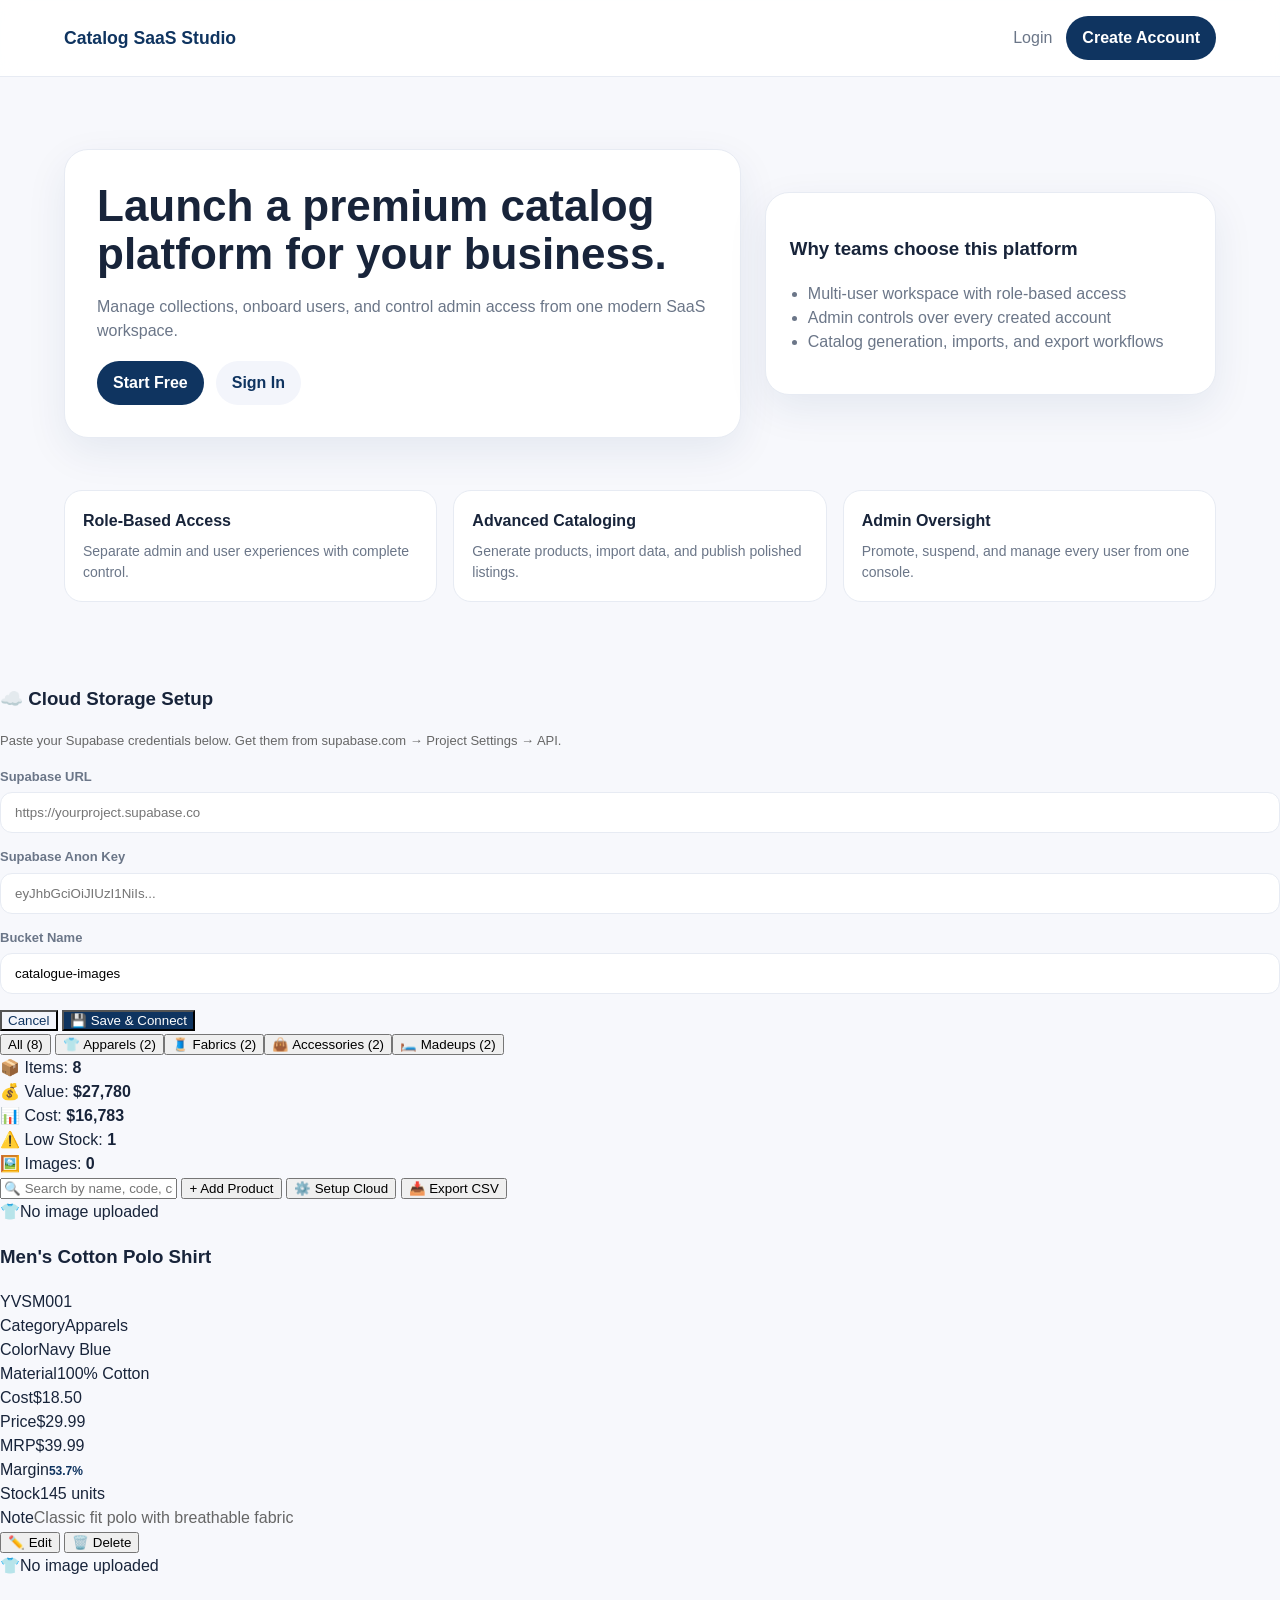
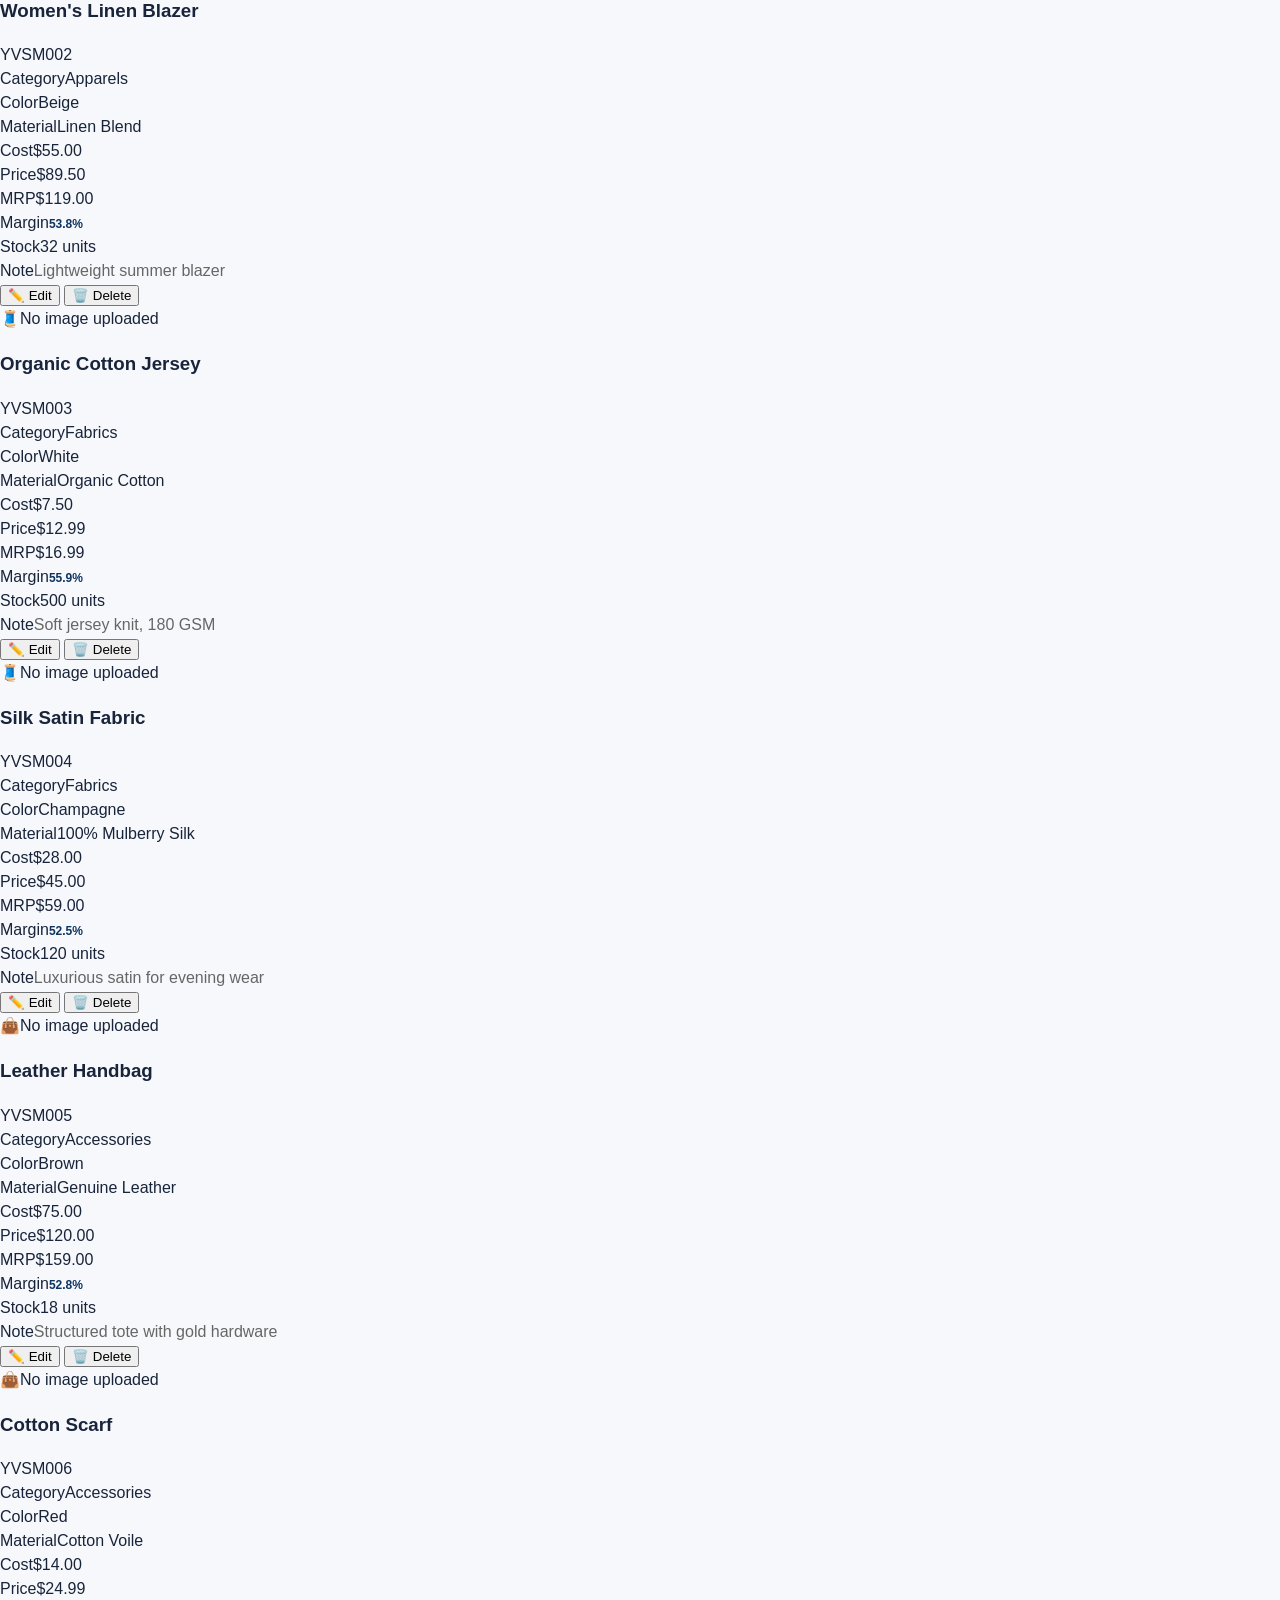
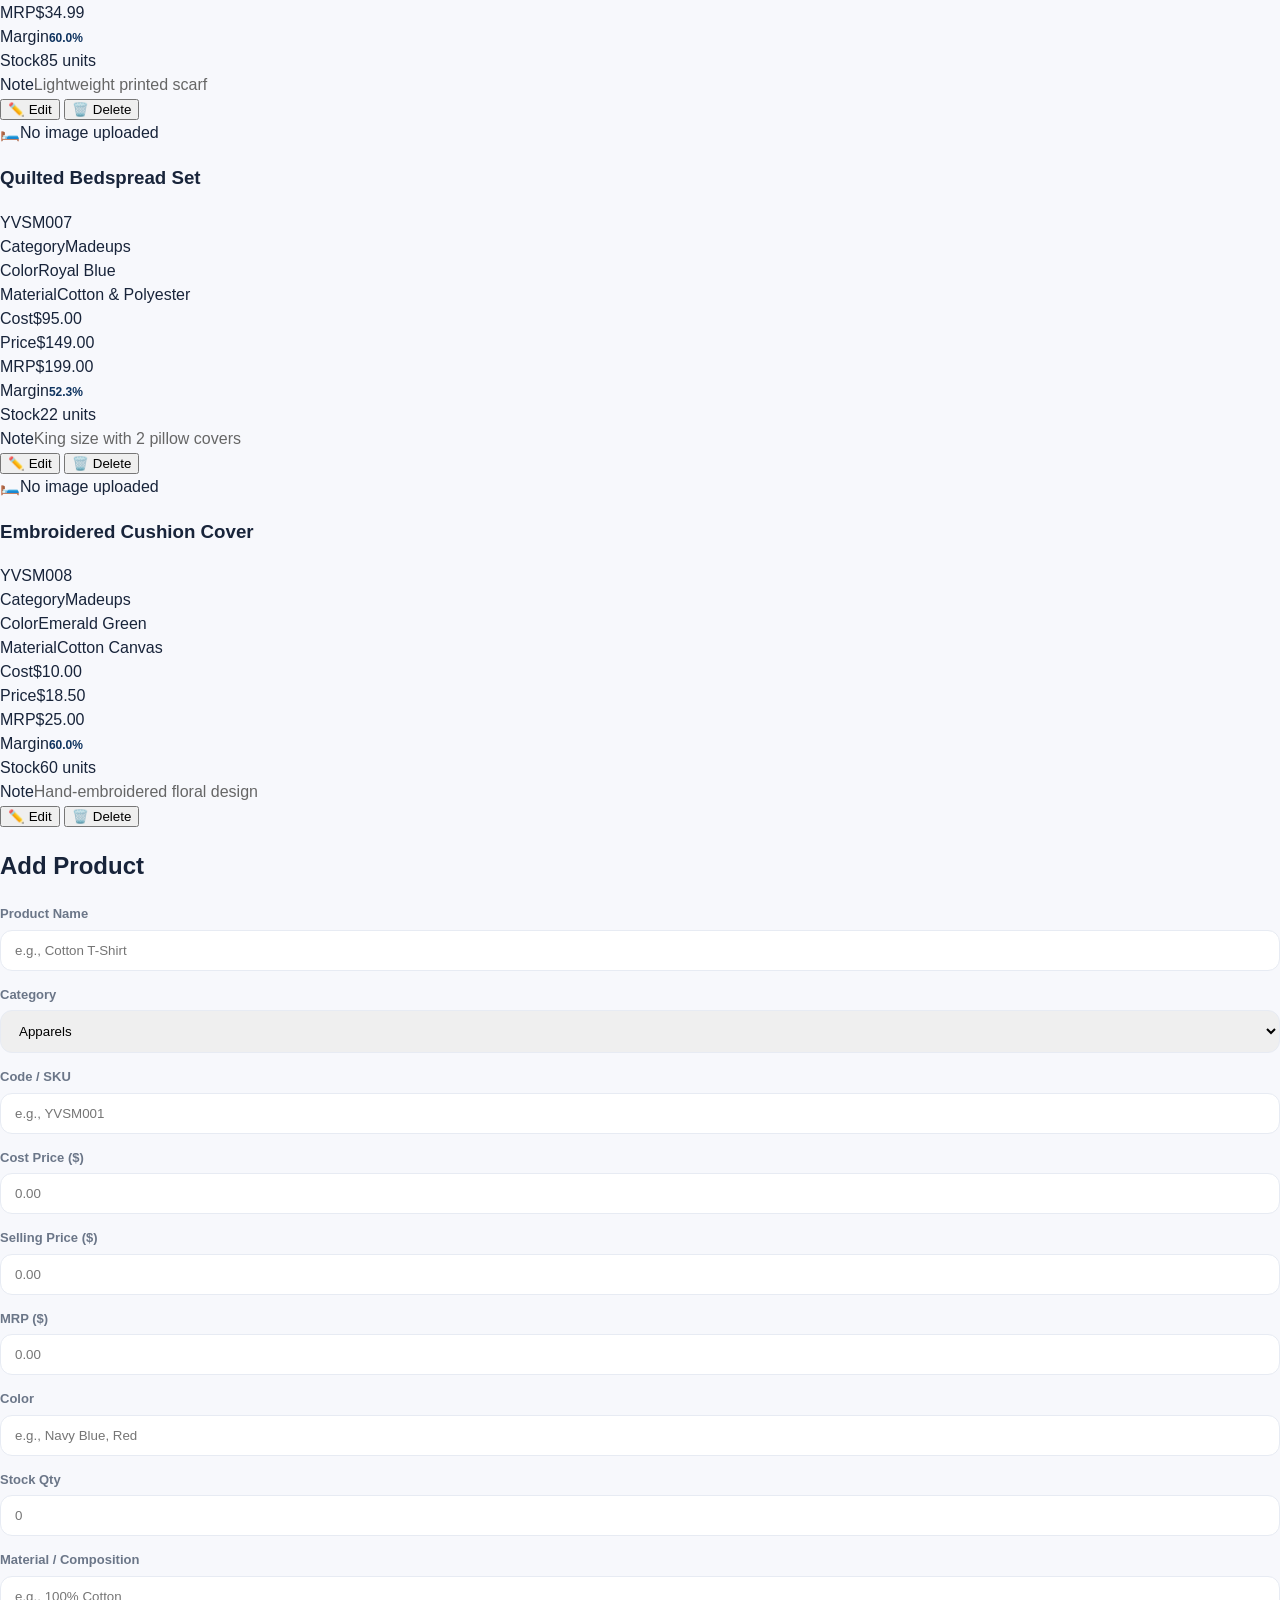
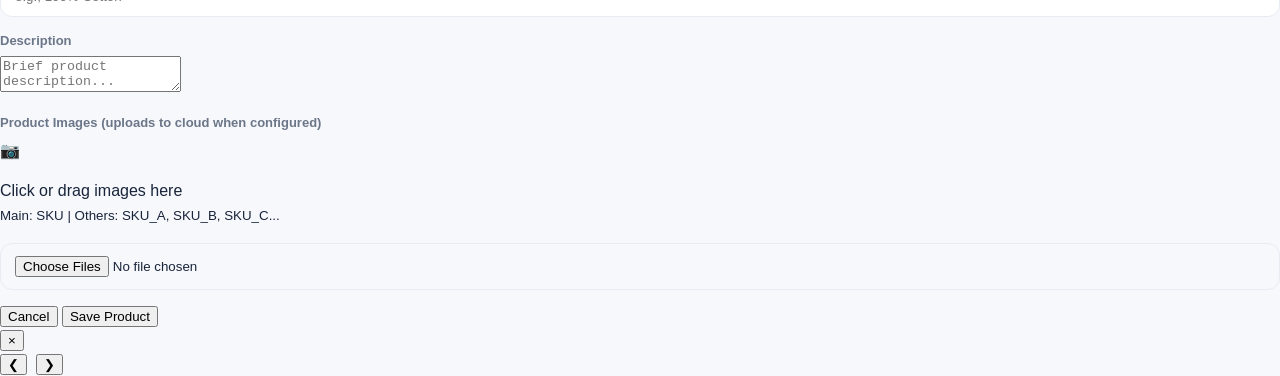
==== commit a30e8107: "Add multi-page SaaS auth and admin dashboard" ====
--- a/index.html
+++ b/index.html
@@ -1,209 +1,59 @@
 <!DOCTYPE html>
 <html lang="en">
 <head>
-<meta charset="UTF-8">
-<meta name="viewport" content="width=device-width, initial-scale=1.0">
-<title>Product Catalogue Manager - Cloud Edition</title>
-<style>
-  * { box-sizing: border-box; }
-  body {
-    margin: 0; padding: 0;
-    font-family: 'Inter', -apple-system, BlinkMacSystemFont, 'Segoe UI', Roboto, sans-serif;
-    background: linear-gradient(135deg, #f5f7fa 0%, #e4e8ec 100%);
-    min-height: 100vh;
-    color: #1a1a2e;
-  }
-  .catalogue-container { max-width: 1200px; margin: 0 auto; padding: 24px; }
-  .header { text-align: center; margin-bottom: 28px; padding-bottom: 20px; border-bottom: 2px solid #e0e0e0; }
-  .header h1 { font-size: 32px; font-weight: 800; color: #16213e; margin: 0 0 8px 0; letter-spacing: -1px; }
-  .header p { color: #666; margin: 0; font-size: 15px; }
-  .cloud-status { display: inline-flex; align-items: center; gap: 6px; background: #fff; padding: 6px 14px; border-radius: 20px; font-size: 12px; font-weight: 600; margin-top: 10px; border: 1.5px solid #e0e0e0; }
-  .cloud-status.connected { border-color: #2ecc71; color: #27ae60; }
-  .cloud-status.disconnected { border-color: #e94560; color: #e94560; }
-  .cloud-status .dot { width: 8px; height: 8px; border-radius: 50%; display: inline-block; }
-  .cloud-status.connected .dot { background: #2ecc71; }
-  .cloud-status.disconnected .dot { background: #e94560; }
-
-  .tabs { display: flex; gap: 8px; margin-bottom: 20px; flex-wrap: wrap; }
-  .tab-btn { padding: 10px 20px; border: 2px solid #e0e0e0; background: #fff; border-radius: 10px; cursor: pointer; font-weight: 600; font-size: 14px; transition: all 0.2s; color: #555; }
-  .tab-btn:hover { border-color: #0f3460; color: #0f3460; transform: translateY(-1px); }
-  .tab-btn.active { background: #0f3460; color: #fff; border-color: #0f3460; box-shadow: 0 4px 12px rgba(15, 52, 96, 0.2); }
-
-  .controls { display: flex; gap: 12px; margin-bottom: 24px; align-items: center; flex-wrap: wrap; }
-  .search-box { flex: 1; min-width: 220px; padding: 12px 18px; border: 2px solid #e0e0e0; border-radius: 10px; font-size: 14px; outline: none; transition: all 0.2s; background: #fff; }
-  .search-box:focus { border-color: #0f3460; box-shadow: 0 0 0 3px rgba(15, 52, 96, 0.1); }
-  .add-btn { padding: 12px 24px; background: #e94560; color: #fff; border: none; border-radius: 10px; font-weight: 700; cursor: pointer; transition: all 0.2s; white-space: nowrap; font-size: 14px; box-shadow: 0 4px 12px rgba(233, 69, 96, 0.25); }
-  .add-btn:hover { background: #d13650; transform: translateY(-2px); box-shadow: 0 6px 16px rgba(233, 69, 96, 0.35); }
-  .export-btn { padding: 12px 20px; background: #16213e; color: #fff; border: none; border-radius: 10px; font-weight: 700; cursor: pointer; transition: all 0.2s; font-size: 14px; white-space: nowrap; }
-  .export-btn:hover { background: #0f3460; transform: translateY(-2px); }
-  .sync-btn { padding: 12px 20px; background: #27ae60; color: #fff; border: none; border-radius: 10px; font-weight: 700; cursor: pointer; transition: all 0.2s; font-size: 14px; white-space: nowrap; }
-  .sync-btn:hover { background: #219a52; transform: translateY(-2px); }
-  .sync-btn:disabled { background: #95a5a6; cursor: not-allowed; transform: none; }
-
-  .items-grid { display: grid; grid-template-columns: repeat(auto-fill, minmax(300px, 1fr)); gap: 24px; }
-  .item-card { background: #fff; border: 2px solid #f0f0f0; border-radius: 18px; overflow: hidden; transition: all 0.25s; position: relative; }
-  .item-card:hover { border-color: #0f3460; box-shadow: 0 12px 32px rgba(15, 52, 96, 0.12); transform: translateY(-4px); }
-  .item-image { width: 100%; height: 220px; object-fit: cover; background: linear-gradient(135deg, #f0f4f8 0%, #e8ecf0 100%); display: flex; align-items: center; justify-content: center; position: relative; cursor: pointer; }
-  .item-image img { width: 100%; height: 100%; object-fit: cover; transition: transform 0.3s; }
-  .item-image:hover img { transform: scale(1.05); }
-  .item-image .img-placeholder { font-size: 14px; color: #999; text-align: center; padding: 20px; }
-  .item-image .img-placeholder .icon { font-size: 56px; display: block; margin-bottom: 8px; opacity: 0.5; }
-  .item-image .img-count { position: absolute; top: 12px; right: 12px; background: rgba(0,0,0,0.65); color: #fff; padding: 5px 12px; border-radius: 20px; font-size: 12px; font-weight: 600; backdrop-filter: blur(4px); }
-  .item-image .cloud-badge { position: absolute; top: 12px; left: 12px; background: rgba(39, 174, 96, 0.85); color: #fff; padding: 4px 10px; border-radius: 12px; font-size: 11px; font-weight: 700; backdrop-filter: blur(4px); }
-  .item-image .cloud-badge.local { background: rgba(149, 165, 166, 0.85); }
-  .item-body { padding: 20px; }
-  .item-header { display: flex; justify-content: space-between; align-items: flex-start; margin-bottom: 12px; }
-  .item-name { font-weight: 700; font-size: 17px; color: #16213e; margin: 0; line-height: 1.3; flex: 1; padding-right: 8px; }
-  .item-code { font-size: 11px; color: #888; background: #f5f5f5; padding: 3px 10px; border-radius: 6px; font-family: 'SF Mono', monospace; white-space: nowrap; letter-spacing: 0.5px; }
-  .item-details { display: flex; flex-direction: column; gap: 7px; }
-  .detail-row { display: flex; justify-content: space-between; font-size: 13px; align-items: center; }
-  .detail-label { color: #888; font-weight: 500; }
-  .detail-value { font-weight: 600; color: #333; }
-  .price-tag { color: #e94560; font-weight: 700; font-size: 16px; }
-  .cost-tag { color: #0f3460; font-weight: 600; font-size: 13px; }
-  .mrp-tag { color: #aaa; font-size: 12px; text-decoration: line-through; }
-  .color-dot { display: inline-block; width: 16px; height: 16px; border-radius: 50%; border: 2px solid #e0e0e0; vertical-align: middle; margin-right: 6px; box-shadow: 0 1px 3px rgba(0,0,0,0.1); }
-  .stock-badge { display: inline-block; padding: 4px 12px; border-radius: 14px; font-size: 11px; font-weight: 700; }
-  .stock-high { background: #d4edda; color: #155724; }
-  .stock-med { background: #fff3cd; color: #856404; }
-  .stock-low { background: #f8d7da; color: #721c24; }
-  .item-actions { display: flex; gap: 10px; margin-top: 14px; padding-top: 14px; border-top: 1px solid #f0f0f0; }
-  .action-btn { flex: 1; padding: 8px 0; border: 1.5px solid #e0e0e0; background: #fff; border-radius: 8px; font-size: 13px; cursor: pointer; transition: all 0.2s; font-weight: 600; color: #555; }
-  .action-btn:hover { background: #f8f9fa; border-color: #0f3460; color: #0f3460; transform: translateY(-1px); }
-  .action-btn.delete:hover { border-color: #e94560; color: #e94560; background: #fff5f5; }
-
-  /* MODAL STYLES - FIXED */
-  .modal-overlay {
-    position: fixed;
-    top: 0; left: 0; right: 0; bottom: 0;
-    background: rgba(0,0,0,0.55);
-    display: none;
-    justify-content: center;
-    align-items: center;
-    z-index: 100;
-    padding: 20px;
-    overflow-y: auto;
-    backdrop-filter: blur(4px);
-  }
-  .modal-overlay.active {
-    display: flex !important;
-  }
-  .modal {
-    background: #fff;
-    border-radius: 20px;
-    padding: 32px;
-    width: 100%;
-    max-width: 540px;
-    box-shadow: 0 24px 80px rgba(0,0,0,0.25);
-    max-height: 92vh;
-    overflow-y: auto;
-    animation: modalIn 0.3s ease;
-    position: relative;
-  }
-  @keyframes modalIn { from { opacity: 0; transform: translateY(20px) scale(0.98); } to { opacity: 1; transform: translateY(0) scale(1); } }
-  .modal h2 { margin: 0 0 24px 0; font-size: 22px; color: #16213e; font-weight: 700; }
-  .form-group { margin-bottom: 16px; }
-  .form-group label { display: block; font-size: 13px; font-weight: 700; color: #555; margin-bottom: 6px; }
-  .form-group input, .form-group select, .form-group textarea {
-    width: 100%; padding: 12px 14px; border: 2px solid #e8e8e8; border-radius: 10px;
-    font-size: 14px; outline: none; box-sizing: border-box; font-family: inherit;
-    transition: all 0.2s; background: #fafafa;
-  }
-  .form-group textarea { resize: vertical; min-height: 70px; }
-  .form-group input:focus, .form-group select:focus, .form-group textarea:focus {
-    border-color: #0f3460; background: #fff; box-shadow: 0 0 0 3px rgba(15, 52, 96, 0.08);
-  }
-  .form-row { display: grid; grid-template-columns: 1fr 1fr; gap: 14px; }
-  .form-row-3 { display: grid; grid-template-columns: 1fr 1fr 1fr; gap: 14px; }
-
-  .image-upload-area { border: 2px dashed #ccc; border-radius: 14px; padding: 28px; text-align: center; cursor: pointer; transition: all 0.2s; background: #fafafa; }
-  .image-upload-area:hover { border-color: #0f3460; background: #f0f4f8; }
-  .image-upload-area .upload-icon { font-size: 40px; margin-bottom: 10px; }
-  .image-upload-area p { margin: 0; color: #666; font-size: 13px; line-height: 1.5; }
-  .image-upload-area input[type="file"] { display: none; }
-  .image-preview-grid { display: grid; grid-template-columns: repeat(3, 1fr); gap: 10px; margin-top: 14px; }
-  .image-preview-item { position: relative; aspect-ratio: 1; border-radius: 10px; overflow: hidden; border: 2px solid #e0e0e0; background: #f5f5f5; }
-  .image-preview-item img { width: 100%; height: 100%; object-fit: cover; }
-  .image-preview-item .img-name { position: absolute; bottom: 0; left: 0; right: 0; background: rgba(0,0,0,0.75); color: #fff; font-size: 10px; padding: 4px 8px; text-align: center; white-space: nowrap; overflow: hidden; text-overflow: ellipsis; font-family: 'SF Mono', monospace; }
-  .image-preview-item .remove-img { position: absolute; top: 6px; right: 6px; width: 24px; height: 24px; background: rgba(233, 69, 96, 0.9); color: #fff; border: none; border-radius: 50%; cursor: pointer; font-size: 14px; display: flex; align-items: center; justify-content: center; line-height: 1; transition: all 0.15s; }
-  .image-preview-item .remove-img:hover { background: #d13650; transform: scale(1.1); }
-  .image-preview-item .upload-progress { position: absolute; bottom: 0; left: 0; height: 4px; background: #27ae60; transition: width 0.3s; }
-  .image-preview-item .upload-progress.error { background: #e94560; }
-
-  .modal-actions { display: flex; gap: 12px; margin-top: 24px; }
-  .modal-actions button { flex: 1; padding: 14px; border-radius: 10px; border: none; font-weight: 700; cursor: pointer; font-size: 14px; transition: all 0.2s; }
-  .btn-save { background: #0f3460; color: #fff; box-shadow: 0 4px 12px rgba(15, 52, 96, 0.25); }
-  .btn-save:hover { background: #1a4a7a; transform: translateY(-2px); box-shadow: 0 6px 16px rgba(15, 52, 96, 0.35); }
-  .btn-cancel { background: #f0f0f0; color: #555; }
-  .btn-cancel:hover { background: #e0e0e0; transform: translateY(-2px); }
-
-  .empty-state { text-align: center; padding: 80px 20px; color: #888; }
-  .empty-state .big-icon { font-size: 64px; margin-bottom: 20px; opacity: 0.3; }
-  .empty-state h3 { margin: 0 0 8px 0; font-size: 20px; color: #555; }
-  .empty-state p { margin: 0; font-size: 14px; }
-
-  .stats-bar { display: flex; gap: 14px; margin-bottom: 24px; flex-wrap: wrap; }
-  .stat-pill { background: #fff; padding: 10px 18px; border-radius: 24px; font-size: 13px; font-weight: 600; color: #555; border: 1.5px solid #e8e8e8; box-shadow: 0 2px 8px rgba(0,0,0,0.04); transition: all 0.2s; }
-  .stat-pill:hover { border-color: #0f3460; transform: translateY(-1px); }
-  .stat-pill strong { color: #0f3460; }
-
-  .lightbox-overlay { position: fixed; top: 0; left: 0; right: 0; bottom: 0; background: rgba(0,0,0,0.88); display: none; justify-content: center; align-items: center; z-index: 200; padding: 40px; backdrop-filter: blur(8px); }
-  .lightbox-overlay.active { display: flex !important; }
-  .lightbox-img { max-width: 88%; max-height: 82vh; border-radius: 12px; box-shadow: 0 24px 80px rgba(0,0,0,0.5); animation: imgIn 0.25s ease; }
-  @keyframes imgIn { from { opacity: 0; transform: scale(0.95); } to { opacity: 1; transform: scale(1); } }
-  .lightbox-close { position: absolute; top: 20px; right: 30px; color: #fff; font-size: 40px; cursor: pointer; background: none; border: none; line-height: 1; opacity: 0.8; transition: opacity 0.2s; }
-  .lightbox-close:hover { opacity: 1; }
-  .lightbox-nav { position: absolute; top: 50%; transform: translateY(-50%); background: rgba(255,255,255,0.15); color: #fff; border: none; width: 52px; height: 52px; border-radius: 50%; font-size: 22px; cursor: pointer; display: flex; align-items: center; justify-content: center; transition: all 0.2s; backdrop-filter: blur(4px); }
-  .lightbox-nav:hover { background: rgba(255,255,255,0.3); transform: translateY(-50%) scale(1.08); }
-  .lightbox-prev { left: 24px; }
-  .lightbox-next { right: 24px; }
-  .lightbox-counter { position: absolute; bottom: 24px; left: 50%; transform: translateX(-50%); color: #fff; font-size: 14px; background: rgba(0,0,0,0.5); padding: 8px 20px; border-radius: 20px; font-weight: 600; }
-  .lightbox-filename { position: absolute; top: 24px; left: 50%; transform: translateX(-50%); color: #fff; font-size: 13px; background: rgba(0,0,0,0.5); padding: 8px 20px; border-radius: 10px; font-family: 'SF Mono', monospace; letter-spacing: 0.5px; }
-
-  .toast { position: fixed; bottom: 24px; right: 24px; background: #16213e; color: #fff; padding: 14px 24px; border-radius: 12px; font-weight: 600; font-size: 14px; z-index: 300; transform: translateY(100px); opacity: 0; transition: all 0.3s ease; box-shadow: 0 8px 24px rgba(0,0,0,0.2); }
-  .toast.active { transform: translateY(0); opacity: 1; }
-  .toast.error { background: #e94560; }
-  .toast.success { background: #27ae60; }
-
-  /* Inline config panel */
-  .inline-config {
-    background: #fff;
-    border: 2px solid #e0e0e0;
-    border-radius: 16px;
-    padding: 24px;
-    margin-bottom: 24px;
-    display: none;
-  }
-  .inline-config.active { display: block; }
-  .inline-config h3 { margin: 0 0 16px 0; font-size: 18px; color: #16213e; }
-  .inline-config .form-row { margin-bottom: 14px; }
-  .inline-config input { width: 100%; padding: 12px 14px; border: 2px solid #e8e8e8; border-radius: 10px; font-size: 14px; }
-  .inline-config input:focus { border-color: #0f3460; outline: none; }
-  .inline-config .btn-group { display: flex; gap: 10px; margin-top: 16px; }
-  .inline-config .btn-group button { flex: 1; padding: 12px; border-radius: 10px; border: none; font-weight: 700; cursor: pointer; font-size: 14px; }
-  .inline-config .btn-primary { background: #0f3460; color: #fff; }
-  .inline-config .btn-secondary { background: #f0f0f0; color: #555; }
-
-  @media (max-width: 768px) {
-    .items-grid { grid-template-columns: 1fr; }
-    .form-row, .form-row-3 { grid-template-columns: 1fr; }
-    .header h1 { font-size: 24px; }
-    .controls { flex-direction: column; align-items: stretch; }
-    .search-box { width: 100%; }
-  }
-</style>
+  <meta charset="UTF-8" />
+  <meta name="viewport" content="width=device-width, initial-scale=1.0" />
+  <title>Catalog SaaS Studio</title>
+  <link rel="stylesheet" href="styles.css" />
 </head>
-<body>
-
-<div class="catalogue-container">
-  <div class="header">
-    <h1>📦 Product Catalogue Manager</h1>
-    <p>Apparels · Fabrics · Accessories · Madeups — Cloud Storage Edition</p>
-    <div class="cloud-status disconnected" id="cloudStatus">
-      <span class="dot"></span>
-      <span id="cloudStatusText">Cloud Storage: Not Configured</span>
+<body data-page="home">
+  <nav>
+    <div class="navbar">
+      <a class="brand" href="index.html">Catalog SaaS Studio</a>
+      <div class="nav-links">
+        <a href="login.html">Login</a>
+        <a href="register.html" class="btn btn-primary">Create Account</a>
+      </div>
     </div>
-  </div>
+  </nav>
+  <main class="container">
+    <section class="hero">
+      <div class="hero-card">
+        <h1>Launch a premium catalog platform for your business.</h1>
+        <p>Manage collections, onboard users, and control admin access from one modern SaaS workspace.</p>
+        <div class="hero-actions">
+          <a href="register.html" class="btn btn-primary">Start Free</a>
+          <a href="login.html" class="btn btn-secondary">Sign In</a>
+        </div>
+      </div>
+      <div class="hero-card hero-side">
+        <h3>Why teams choose this platform</h3>
+        <ul>
+          <li>Multi-user workspace with role-based access</li>
+          <li>Admin controls over every created account</li>
+          <li>Catalog generation, imports, and export workflows</li>
+        </ul>
+      </div>
+    </section>
+
+    <section class="features">
+      <div class="feature">
+        <h3>Role-Based Access</h3>
+        <p>Separate admin and user experiences with complete control.</p>
+      </div>
+      <div class="feature">
+        <h3>Advanced Cataloging</h3>
+        <p>Generate products, import data, and publish polished listings.</p>
+      </div>
+      <div class="feature">
+        <h3>Admin Oversight</h3>
+        <p>Promote, suspend, and manage every user from one console.</p>
+      </div>
+    </section>
+  </main>
+  <script src="app.js"></script>
+</body>
+</html>
 
   <!-- INLINE CONFIG PANEL -->
   <div class="inline-config" id="inlineConfig">
--- a/styles.css
+++ b/styles.css
@@ -0,0 +1,81 @@
+:root {
+  --bg: #f7f8fc;
+  --surface: #ffffff;
+  --surface-2: #f3f5fb;
+  --text: #18243a;
+  --muted: #6b7688;
+  --primary: #0f3460;
+  --secondary: #e94560;
+  --accent: #27ae60;
+  --border: #e7ebf3;
+}
+* { box-sizing: border-box; }
+body {
+  margin: 0;
+  font-family: Inter, Segoe UI, Roboto, sans-serif;
+  background: var(--bg);
+  color: var(--text);
+  line-height: 1.5;
+}
+a { color: inherit; text-decoration: none; }
+.container { max-width: 1200px; margin: 0 auto; padding: 24px; }
+nav { background: rgba(255,255,255,0.9); backdrop-filter: blur(10px); border-bottom: 1px solid var(--border); position: sticky; top: 0; z-index: 20; }
+.navbar { max-width: 1200px; margin: 0 auto; padding: 16px 24px; display: flex; justify-content: space-between; align-items: center; }
+.brand { font-weight: 800; color: var(--primary); font-size: 1.1rem; }
+.nav-links { display: flex; gap: 14px; align-items: center; color: var(--muted); }
+.btn {
+  border: none; border-radius: 999px; padding: 10px 16px; font-weight: 700; cursor: pointer;
+}
+.btn-primary { background: var(--primary); color: white; }
+.btn-secondary { background: var(--surface-2); color: var(--primary); }
+.btn-danger { background: var(--secondary); color: white; }
+.hero { display: grid; grid-template-columns: 1.2fr 0.8fr; gap: 24px; padding: 48px 0 28px; align-items: center; }
+.hero-card, .panel { background: var(--surface); border: 1px solid var(--border); border-radius: 24px; box-shadow: 0 14px 40px rgba(15, 52, 96, 0.08); }
+.hero-card { padding: 32px; }
+.hero-card h1 { font-size: clamp(28px, 4vw, 44px); margin: 0 0 12px; line-height: 1.1; }
+.hero-card p { color: var(--muted); font-size: 16px; margin-bottom: 18px; }
+.hero-actions { display: flex; gap: 12px; flex-wrap: wrap; }
+.hero-side { padding: 24px; }
+.hero-side ul { padding-left: 18px; color: var(--muted); }
+.features { display: grid; grid-template-columns: repeat(3, 1fr); gap: 16px; margin: 24px 0 40px; }
+.feature { background: var(--surface); border: 1px solid var(--border); border-radius: 18px; padding: 18px; }
+.feature h3 { margin: 0 0 8px; font-size: 16px; }
+.feature p { margin: 0; color: var(--muted); font-size: 14px; }
+.auth-wrap { min-height: 100vh; display: grid; place-items: center; padding: 24px; }
+.auth-card { width: min(460px, 100%); background: var(--surface); border: 1px solid var(--border); border-radius: 24px; padding: 24px; box-shadow: 0 18px 40px rgba(15, 52, 96, 0.08); }
+.auth-card h2 { margin-top: 0; margin-bottom: 8px; }
+.auth-card p { color: var(--muted); margin-top: 0; }
+.form-group { margin-bottom: 14px; }
+.form-group label { display: block; font-size: 13px; font-weight: 700; margin-bottom: 6px; color: var(--muted); }
+.form-group input, .form-group select { width: 100%; padding: 12px 14px; border: 1px solid var(--border); border-radius: 12px; }
+.form-actions { display: flex; justify-content: space-between; gap: 10px; margin-top: 18px; }
+.switch-link { margin-top: 14px; color: var(--primary); font-weight: 700; cursor: pointer; }
+.message { margin-top: 12px; padding: 10px 12px; border-radius: 12px; font-size: 14px; display: none; }
+.message.error { background: #fff2f4; color: #b42318; display: block; }
+.message.success { background: #effcf3; color: #027a48; display: block; }
+.shell { display: grid; grid-template-columns: 260px 1fr; min-height: 100vh; }
+.sidebar { background: var(--primary); color: white; padding: 24px 18px; }
+.sidebar .brand { color: white; margin-bottom: 24px; display: block; }
+.sidebar a { display: block; margin: 8px 0; padding: 10px 12px; border-radius: 12px; color: rgba(255,255,255,0.9); }
+.sidebar a.active, .sidebar a:hover { background: rgba(255,255,255,0.16); }
+.main { padding: 24px; }
+.topbar { display: flex; justify-content: space-between; align-items: center; margin-bottom: 20px; }
+.kpis { display: grid; grid-template-columns: repeat(3, 1fr); gap: 16px; margin-bottom: 16px; }
+.kpi { background: var(--surface); border: 1px solid var(--border); border-radius: 18px; padding: 18px; }
+.kpi strong { display: block; font-size: 22px; margin-top: 6px; }
+.table-wrap { overflow: auto; background: var(--surface); border: 1px solid var(--border); border-radius: 18px; padding: 16px; }
+table { width: 100%; border-collapse: collapse; }
+th, td { padding: 12px 10px; border-bottom: 1px solid var(--border); text-align: left; }
+.badge { display: inline-block; padding: 5px 10px; border-radius: 999px; font-size: 12px; font-weight: 700; }
+.badge.admin { background: #fef3c7; color: #92400e; }
+.badge.user { background: #e0f2fe; color: #0369a1; }
+.badge.active { background: #ecfdf3; color: #027a48; }
+.badge.suspended { background: #fef2f2; color: #b42318; }
+.iframe-frame { width: 100%; min-height: calc(100vh - 120px); border: 0; border-radius: 18px; background: white; }
+.form-grid { display: grid; grid-template-columns: 1fr 1fr; gap: 14px; }
+.small { color: var(--muted); font-size: 12px; }
+@media (max-width: 900px) {
+  .hero, .features, .shell, .kpis, .form-grid { grid-template-columns: 1fr; }
+  .sidebar { padding: 16px; }
+  .main { padding: 16px; }
+}
